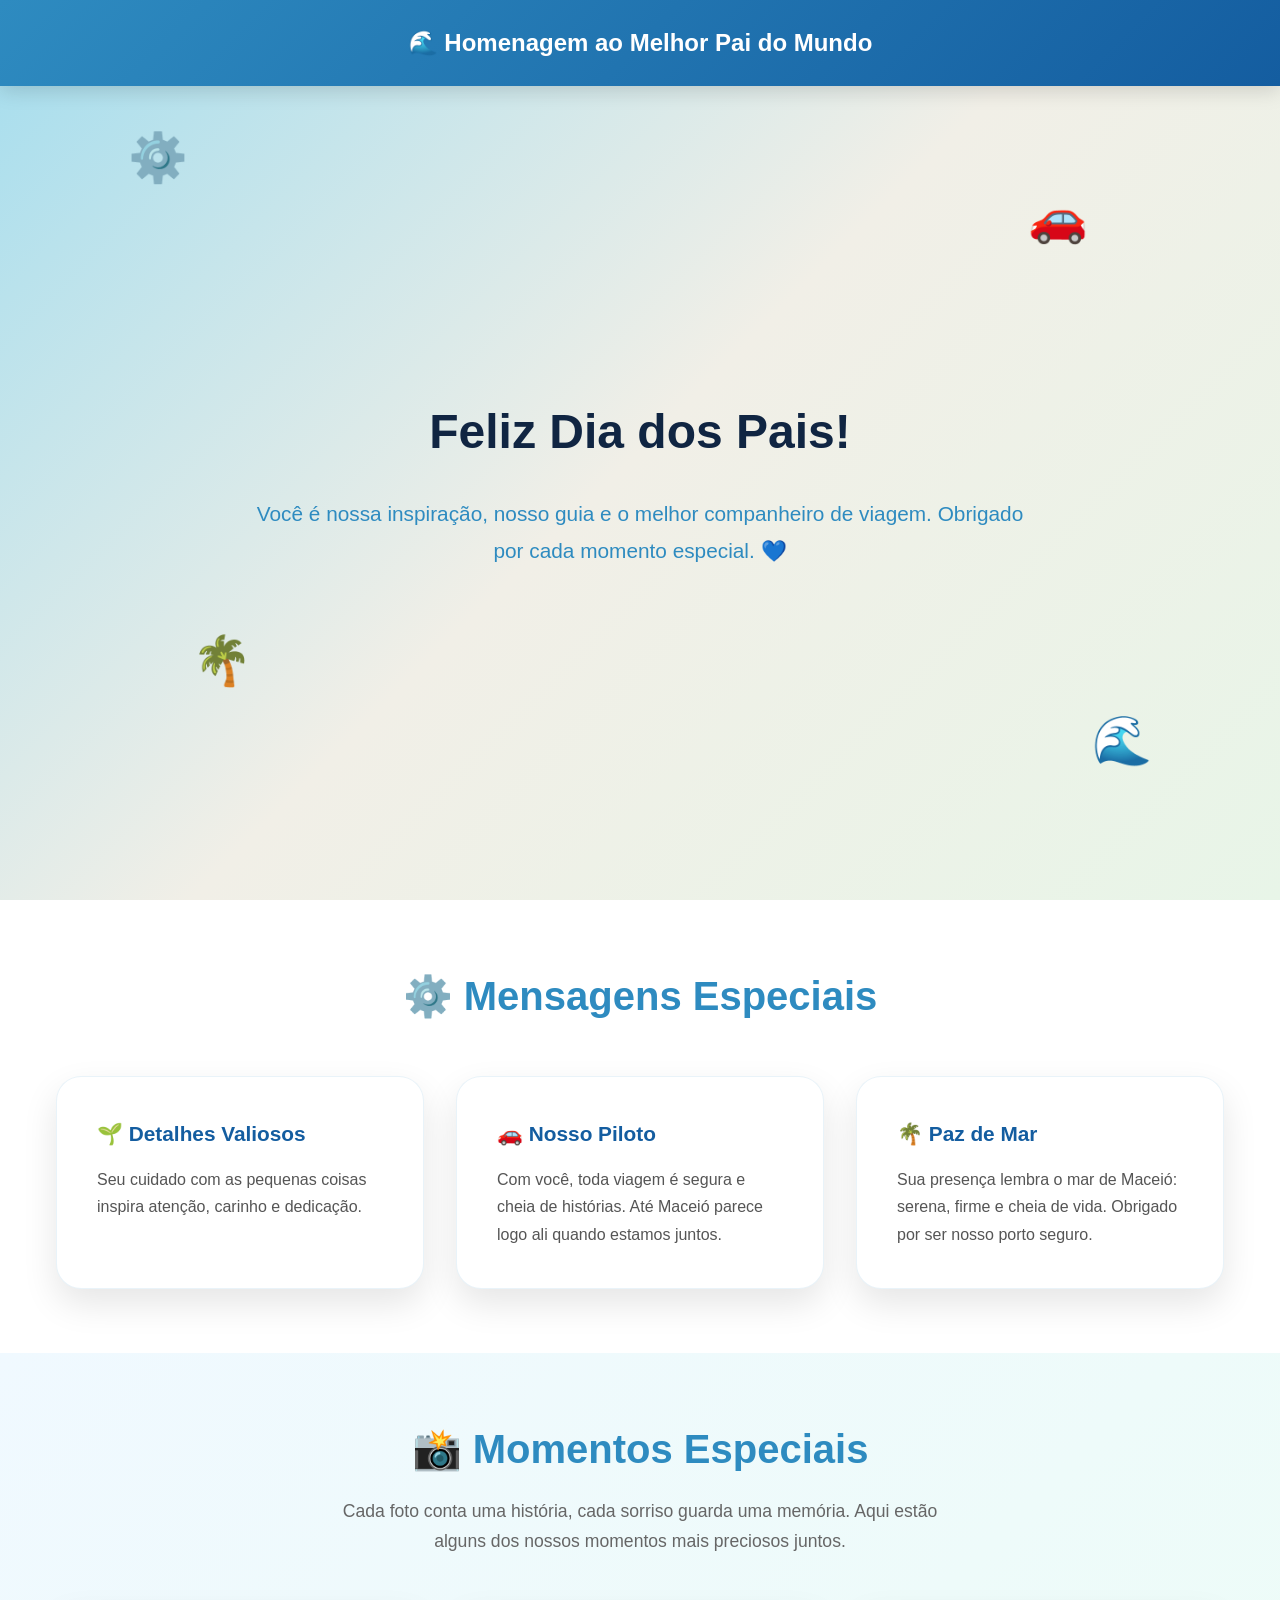
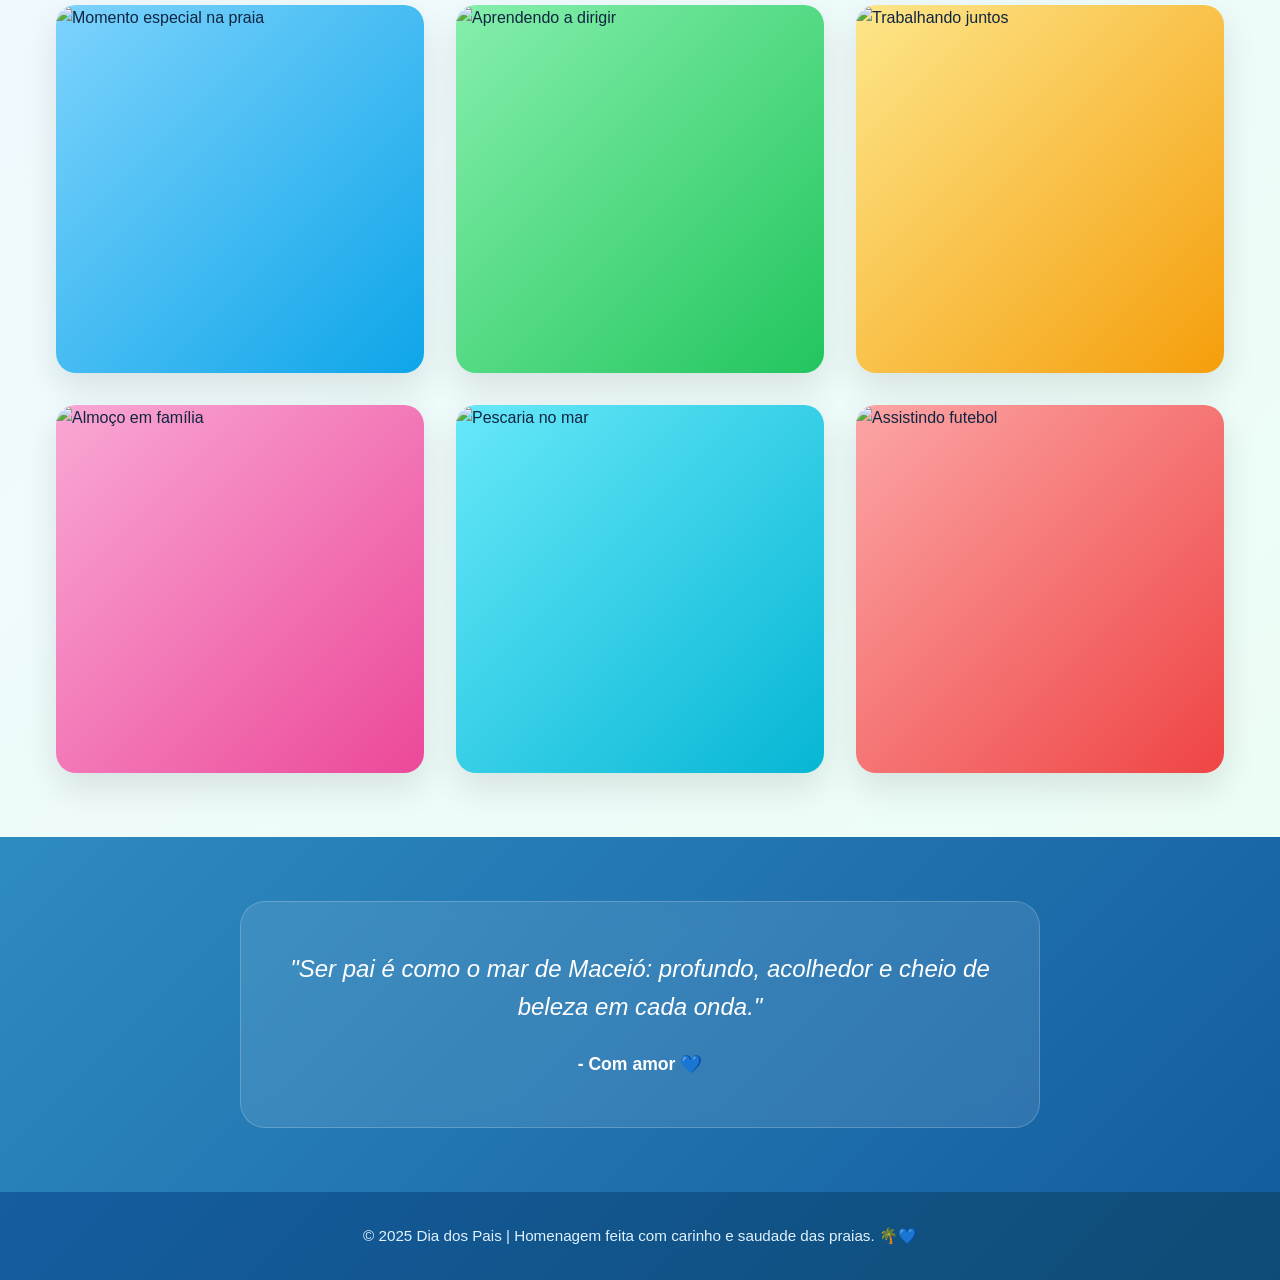
==== index.html @ 1c3ce2ec "." ====
<!DOCTYPE html>
<html lang="pt-BR">
<head>
  <meta charset="UTF-8" />
  <meta name="viewport" content="width=device-width, initial-scale=1.0" />
  <title>Feliz Dia dos Pais - Homenagem Especial</title>
  <link rel="stylesheet" href="style.css" />
</head>
<body>
  <!-- Progress Bar -->
  <div class="progress-bar" id="progressBar"></div>

  <!-- Header -->
  <header id="header">
    <h1>🌊 Homenagem ao Melhor Pai do Mundo</h1>
  </header>

  <!-- Hero Section -->
  <section class="hero">
    <!-- Decorative Elements -->
    <div class="hero-decoration gear">⚙️</div>
    <div class="hero-decoration car">🚗</div>
    <div class="hero-decoration palm">🌴</div>
    <div class="hero-decoration wave">🌊</div>

    <div class="hero-content">
      <h2>Feliz Dia dos Pais!</h2>
      <p>Você é nossa inspiração, nosso guia e o melhor companheiro de viagem. Obrigado por cada momento especial. 💙</p>
    </div>
  </section>

  <!-- Messages Section -->
  <section class="section">
    <div class="container">
      <h3>⚙️ Mensagens Especiais</h3>

      <div class="card-grid">
        <div class="card">
          <h4>🌱 Detalhes Valiosos</h4>
          <p>Seu cuidado com as pequenas coisas inspira atenção, carinho e dedicação.</p>
        </div>

        <div class="card">
          <h4>🚗 Nosso Piloto</h4>
          <p>Com você, toda viagem é segura e cheia de histórias. Até Maceió parece logo ali quando estamos juntos.</p>
        </div>

        <div class="card">
          <h4>🌴 Paz de Mar</h4>
          <p>Sua presença lembra o mar de Maceió: serena, firme e cheia de vida. Obrigado por ser nosso porto seguro.</p>
        </div>
      </div>
    </div>
  </section>

  <!-- Gallery Section -->
  <section class="gallery-section">
    <div class="container">
      <h3>📸 Momentos Especiais</h3>
      <p class="gallery-description">
        Cada foto conta uma história, cada sorriso guarda uma memória. Aqui estão alguns dos nossos momentos mais
        preciosos juntos.
      </p>

      <div class="gallery-grid">
        <!-- Photo 1 -->
        <div class="gallery-item">
          <div class="photo-placeholder beach">
            <img src="/placeholder.svg?height=400&width=400&text=Praia+de+Pajuçara" alt="Momento especial na praia" />
          </div>
          <div class="photo-overlay">
            <div class="photo-info">
              <p class="photo-title">Praia de Pajuçara</p>
              <p class="photo-subtitle">Nosso lugar favorito</p>
            </div>
          </div>
        </div>

        <!-- Photo 2 -->
        <div class="gallery-item">
          <div class="photo-placeholder driving">
            <img src="/placeholder.svg?height=400&width=400&text=Primeira+Aula" alt="Aprendendo a dirigir" />
          </div>
          <div class="photo-overlay">
            <div class="photo-info">
              <p class="photo-title">Primeira Aula</p>
              <p class="photo-subtitle">Paciência de pai</p>
            </div>
          </div>
        </div>

        <!-- Photo 3 -->
        <div class="gallery-item">
          <div class="photo-placeholder working">
            <img src="/placeholder.svg?height=400&width=400&text=Mãos+à+Obra" alt="Trabalhando juntos" />
          </div>
          <div class="photo-overlay">
            <div class="photo-info">
              <p class="photo-title">Mãos à Obra</p>
              <p class="photo-subtitle">Aprendendo com o mestre</p>
            </div>
          </div>
        </div>

        <!-- Photo 4 -->
        <div class="gallery-item">
          <div class="photo-placeholder family">
            <img src="/placeholder.svg?height=400&width=400&text=Domingo+em+Família" alt="Almoço em família" />
          </div>
          <div class="photo-overlay">
            <div class="photo-info">
              <p class="photo-title">Domingo em Família</p>
              <p class="photo-subtitle">Tradição sagrada</p>
            </div>
          </div>
        </div>

        <!-- Photo 5 -->
        <div class="gallery-item">
          <div class="photo-placeholder fishing">
            <img src="/placeholder.svg?height=400&width=400&text=Pescaria" alt="Pescaria no mar" />
          </div>
          <div class="photo-overlay">
            <div class="photo-info">
              <p class="photo-title">Pescaria</p>
              <p class="photo-subtitle">Paciência e conversa</p>
            </div>
          </div>
        </div>

        <!-- Photo 6 -->
        <div class="gallery-item">
          <div class="photo-placeholder football">
            <img src="/placeholder.svg?height=400&width=400&text=Jogo+do+Coração" alt="Assistindo futebol" />
          </div>
          <div class="photo-overlay">
            <div class="photo-info">
              <p class="photo-title">Jogo do Coração</p>
              <p class="photo-subtitle">Torcida em família</p>
            </div>
          </div>
        </div>
      </div>
    </div>
  </section>

  <!-- Quote Section -->
  <section class="quote">
    <div class="container">
      <div class="quote-container">
        <p>"Ser pai é como o mar de Maceió: profundo, acolhedor e cheio de beleza em cada onda."</p>
        <span>- Com amor 💙</span>
      </div>
    </div>
  </section>

  <!-- Footer -->
  <footer>
    <p>&copy; 2025 Dia dos Pais | Homenagem feita com carinho e saudade das praias. 🌴💙</p>
  </footer>

  <script src="script.js"></script>
</body>
</html>
---- style.css ----
* {
  margin: 0;
  padding: 0;
  box-sizing: border-box;
}

body {
  font-family: "Segoe UI", Tahoma, Geneva, Verdana, sans-serif;
  background: linear-gradient(135deg, #92dce5, #eef9f2);
  color: #102542;
  min-height: 100vh;
  overflow-x: hidden;
  line-height: 1.6;
}

.container {
  max-width: 1200px;
  margin: 0 auto;
  padding: 0 1rem;
}

/* Progress Bar */
.progress-bar {
  position: fixed;
  top: 0;
  left: 0;
  width: 0%;
  height: 4px;
  background: linear-gradient(90deg, #2e8bc0, #145da0);
  z-index: 10000;
  transition: width 0.3s ease;
}

/* Header */
header {
  background: linear-gradient(135deg, #2e8bc0, #145da0);
  color: #ffffff;
  padding: 1.5rem;
  text-align: center;
  position: fixed;
  top: 0;
  width: 100%;
  z-index: 1000;
  box-shadow: 0 4px 20px rgba(0, 0, 0, 0.15);
  backdrop-filter: blur(10px);
}

header h1 {
  font-size: 1.5rem;
  font-weight: 700;
}

/* Hero Section */
.hero {
  padding: 8rem 2rem 4rem;
  text-align: center;
  background: linear-gradient(135deg, #a4ddee, #f1efe7, #e8f5e8);
  min-height: 100vh;
  display: flex;
  flex-direction: column;
  justify-content: center;
  align-items: center;
  position: relative;
  overflow: hidden;
}

.hero-content {
  max-width: 800px;
  z-index: 2;
  animation: fadeInUp 1s ease-out;
}

.hero h2 {
  font-size: 3rem;
  margin-bottom: 1.5rem;
  color: #102542;
  font-weight: 800;
}

.hero p {
  font-size: 1.3rem;
  color: #2e8bc0;
  line-height: 1.8;
  font-weight: 500;
}

/* Decorative Elements */
.hero-decoration {
  position: absolute;
  font-size: 3rem;
  z-index: 1;
  animation: bounce 2s infinite;
}

.hero-decoration.gear {
  top: 120px;
  left: 10%;
  animation-delay: 0.1s;
}

.hero-decoration.car {
  top: 180px;
  right: 15%;
  animation-delay: 0.3s;
}

.hero-decoration.palm {
  bottom: 200px;
  left: 15%;
  animation-delay: 0.5s;
}

.hero-decoration.wave {
  bottom: 120px;
  right: 10%;
  animation-delay: 0.7s;
}

/* Messages Section */
.section {
  padding: 4rem 2rem;
  background: #ffffff;
}

.section h3 {
  font-size: 2.5rem;
  margin-bottom: 3rem;
  color: #2e8bc0;
  text-align: center;
  font-weight: 700;
}

.card-grid {
  display: grid;
  grid-template-columns: repeat(auto-fit, minmax(300px, 1fr));
  gap: 2rem;
  max-width: 1200px;
  margin: 0 auto;
}

.card {
  background: #ffffff;
  border-radius: 25px;
  box-shadow: 0 15px 35px rgba(0, 0, 0, 0.1);
  padding: 2.5rem;
  transition: all 0.3s ease;
  border: 1px solid rgba(46, 139, 192, 0.1);
  position: relative;
  overflow: hidden;
}

.card::before {
  content: "";
  position: absolute;
  top: 0;
  left: 0;
  right: 0;
  height: 4px;
  background: linear-gradient(90deg, #2e8bc0, #145da0);
  transform: scaleX(0);
  transition: transform 0.3s ease;
}

.card:hover::before {
  transform: scaleX(1);
}

.card:hover {
  transform: translateY(-10px);
  box-shadow: 0 25px 50px rgba(0, 0, 0, 0.15);
}

.card h4 {
  margin-bottom: 1rem;
  color: #145da0;
  font-size: 1.3rem;
  font-weight: 600;
}

.card p {
  color: #555;
  line-height: 1.7;
  font-size: 1rem;
}

/* Gallery Section */
.gallery-section {
  padding: 4rem 2rem;
  background: linear-gradient(135deg, #f0f9ff, #ecfdf5);
}

.gallery-section h3 {
  font-size: 2.5rem;
  margin-bottom: 1rem;
  color: #2e8bc0;
  text-align: center;
  font-weight: 700;
}

.gallery-description {
  text-align: center;
  font-size: 1.1rem;
  color: #666;
  margin-bottom: 3rem;
  max-width: 600px;
  margin-left: auto;
  margin-right: auto;
  line-height: 1.7;
}

.gallery-grid {
  display: grid;
  grid-template-columns: repeat(auto-fit, minmax(300px, 1fr));
  gap: 2rem;
  max-width: 1200px;
  margin: 0 auto;
}

.gallery-item {
  position: relative;
  border-radius: 20px;
  overflow: hidden;
  box-shadow: 0 15px 35px rgba(0, 0, 0, 0.1);
  transition: all 0.3s ease;
  aspect-ratio: 1;
}

.gallery-item:hover {
  transform: translateY(-5px);
  box-shadow: 0 25px 50px rgba(0, 0, 0, 0.2);
}

.photo-placeholder {
  width: 100%;
  height: 100%;
  display: flex;
  align-items: center;
  justify-content: center;
  position: relative;
  overflow: hidden;
}

.photo-placeholder img {
  width: 100%;
  height: 100%;
  object-fit: cover;
  transition: transform 0.5s ease;
}

.gallery-item:hover .photo-placeholder img {
  transform: scale(1.1);
}

/* Photo placeholder backgrounds */
.photo-placeholder.beach {
  background: linear-gradient(135deg, #7dd3fc, #0ea5e9);
}

.photo-placeholder.driving {
  background: linear-gradient(135deg, #86efac, #22c55e);
}

.photo-placeholder.working {
  background: linear-gradient(135deg, #fde68a, #f59e0b);
}

.photo-placeholder.family {
  background: linear-gradient(135deg, #f9a8d4, #ec4899);
}

.photo-placeholder.fishing {
  background: linear-gradient(135deg, #67e8f9, #06b6d4);
}

.photo-placeholder.football {
  background: linear-gradient(135deg, #fca5a5, #ef4444);
}

.photo-overlay {
  position: absolute;
  inset: 0;
  background: linear-gradient(to top, rgba(0, 0, 0, 0.7), transparent);
  opacity: 0;
  transition: opacity 0.3s ease;
  display: flex;
  align-items: flex-end;
  padding: 1.5rem;
}

.gallery-item:hover .photo-overlay {
  opacity: 1;
}

.photo-info {
  color: white;
}

.photo-title {
  font-size: 1.1rem;
  font-weight: 600;
  margin-bottom: 0.25rem;
}

.photo-subtitle {
  font-size: 0.9rem;
  opacity: 0.9;
}

/* Quote Section */
.quote {
  background: linear-gradient(135deg, #2e8bc0, #145da0);
  color: #ffffff;
  padding: 4rem 2rem;
  text-align: center;
}

.quote-container {
  background: rgba(255, 255, 255, 0.1);
  backdrop-filter: blur(10px);
  border-radius: 25px;
  padding: 3rem 2rem;
  max-width: 800px;
  margin: 0 auto;
  border: 1px solid rgba(255, 255, 255, 0.2);
}

.quote p {
  font-size: 1.5rem;
  font-style: italic;
  margin-bottom: 1.5rem;
  line-height: 1.6;
  font-weight: 300;
}

.quote span {
  font-weight: 600;
  font-size: 1.1rem;
}

/* Footer */
footer {
  background: linear-gradient(135deg, #145da0, #0f4c75);
  color: #e0f2fe;
  padding: 2rem;
  text-align: center;
}

footer p {
  font-size: 0.95rem;
}

/* Animations */
@keyframes fadeInUp {
  from {
    opacity: 0;
    transform: translateY(30px);
  }
  to {
    opacity: 1;
    transform: translateY(0);
  }
}

@keyframes bounce {
  0%,
  20%,
  53%,
  80%,
  100% {
    transform: translateY(0);
  }
  40%,
  43% {
    transform: translateY(-15px);
  }
  70% {
    transform: translateY(-7px);
  }
  90% {
    transform: translateY(-3px);
  }
}

/* Responsive Design */
@media (max-width: 768px) {
  header h1 {
    font-size: 1.2rem;
  }

  .hero h2 {
    font-size: 2.2rem;
  }

  .hero p {
    font-size: 1.1rem;
  }

  .hero-decoration {
    font-size: 2rem;
  }

  .section h3,
  .gallery-section h3 {
    font-size: 2rem;
  }

  .card-grid,
  .gallery-grid {
    grid-template-columns: 1fr;
    gap: 1.5rem;
  }

  .card {
    padding: 2rem;
  }

  .quote p {
    font-size: 1.2rem;
  }

  .quote-container {
    padding: 2rem 1.5rem;
  }
}

@media (max-width: 480px) {
  .hero {
    padding: 6rem 1rem 3rem;
  }

  .hero h2 {
    font-size: 1.8rem;
  }

  .hero p {
    font-size: 1rem;
  }

  .section,
  .gallery-section {
    padding: 3rem 1rem;
  }

  .card {
    padding: 1.5rem;
  }

  .gallery-description {
    font-size: 1rem;
  }
}
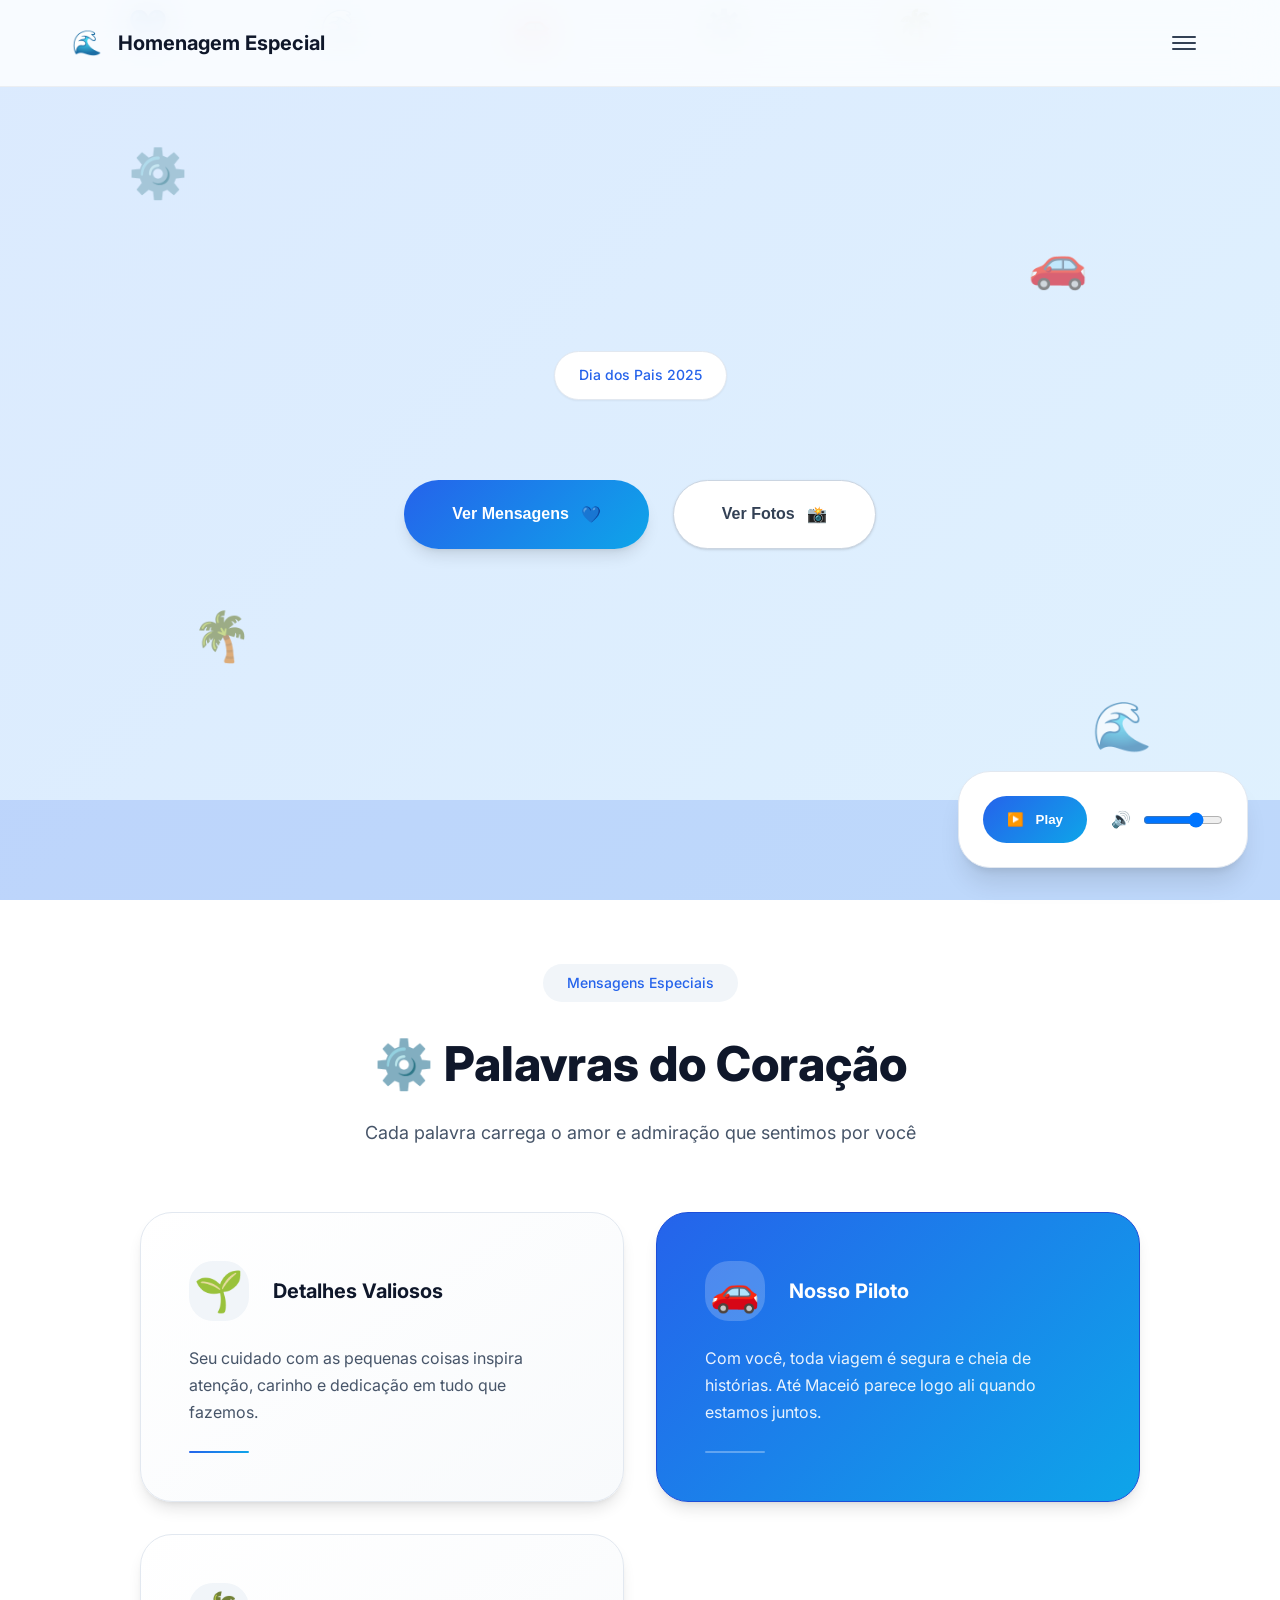
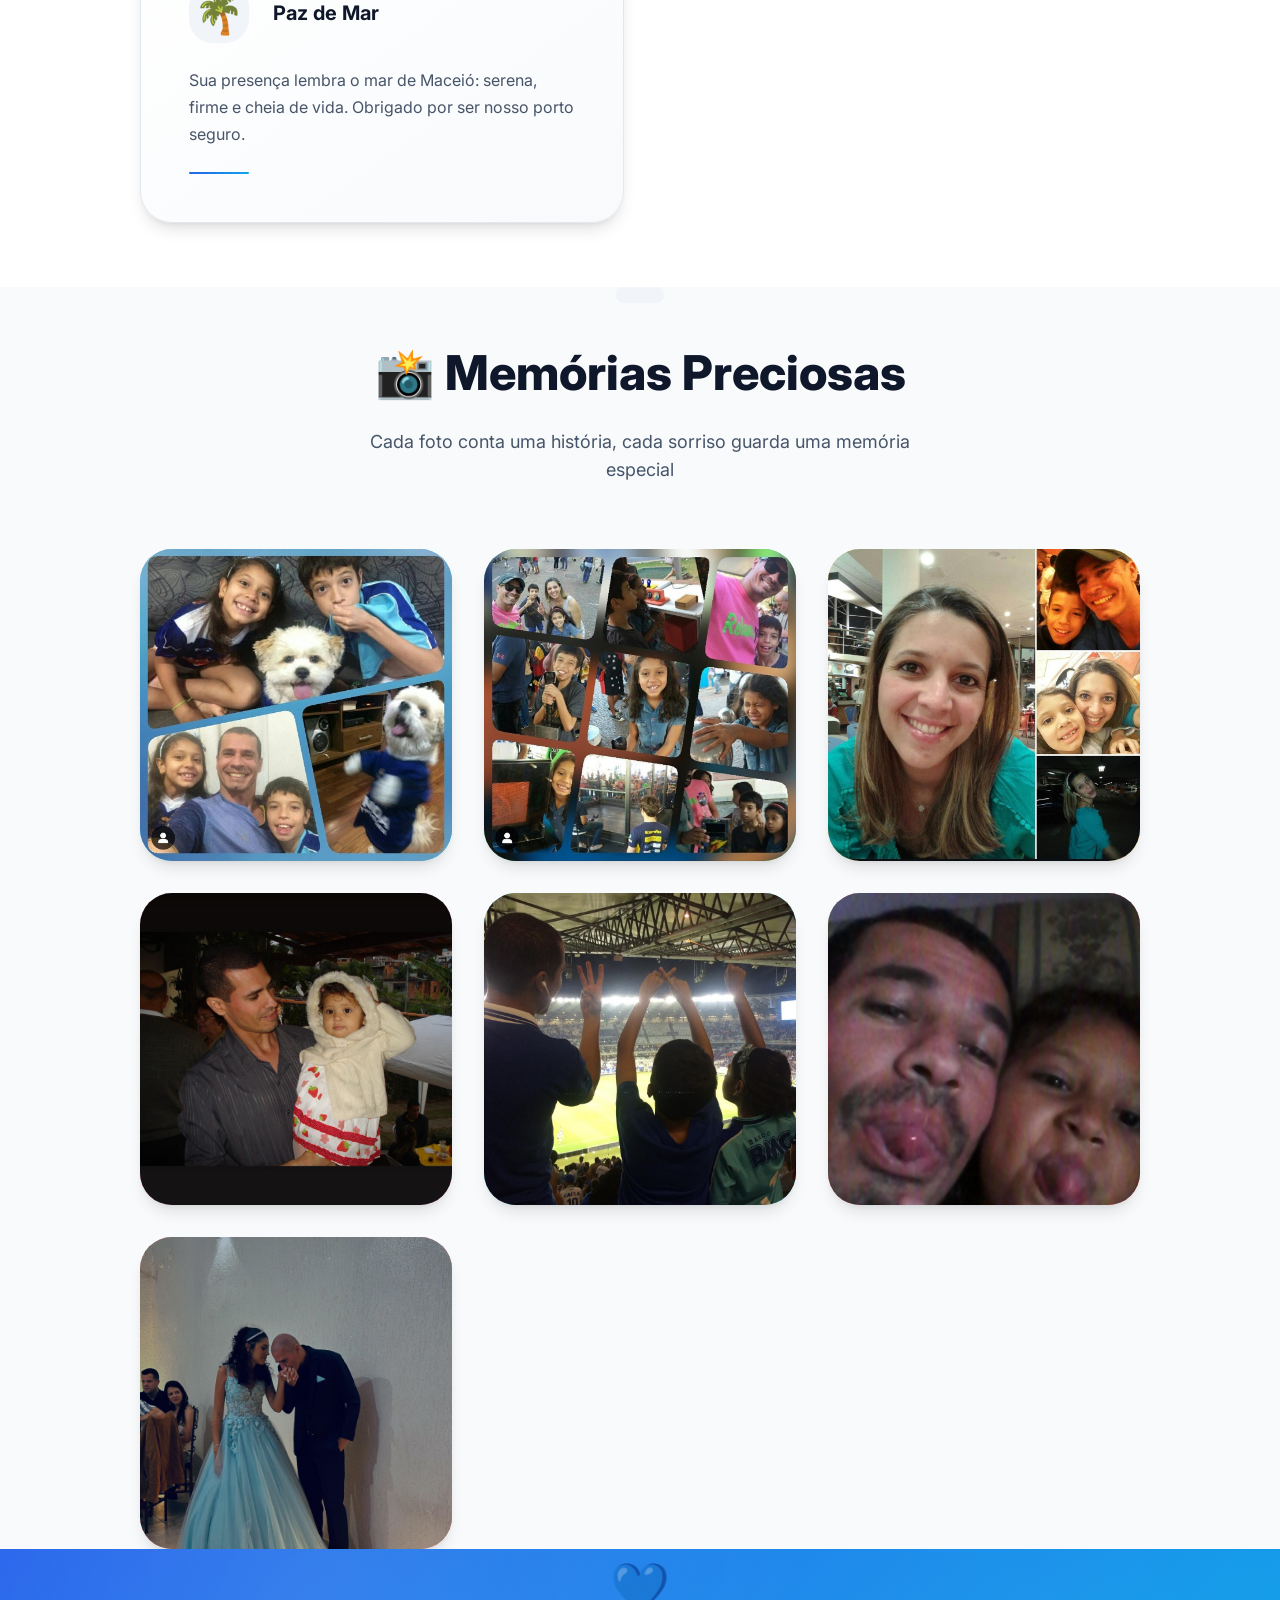
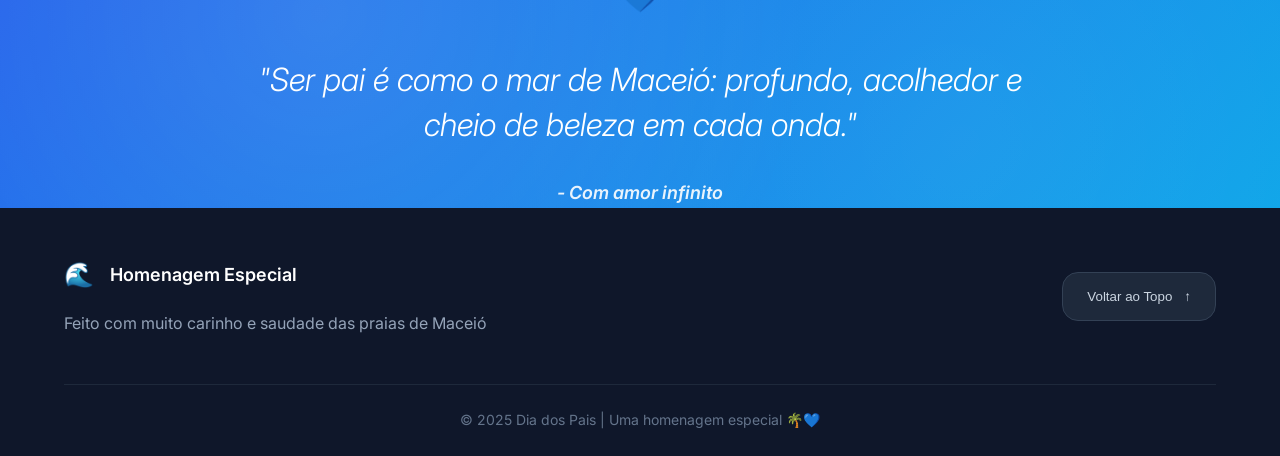
==== commit 1bec270a: "BEST ui" ====
--- a/index.html
+++ b/index.html
@@ -5,138 +5,237 @@
   <meta name="viewport" content="width=device-width, initial-scale=1.0" />
   <title>Feliz Dia dos Pais - Homenagem Especial</title>
   <link rel="stylesheet" href="style.css" />
+  <link rel="preconnect" href="https://fonts.googleapis.com">
+  <link rel="preconnect" href="https://fonts.gstatic.com" crossorigin>
+  <link href="https://fonts.googleapis.com/css2?family=Inter:wght@300;400;500;600;700;800&display=swap" rel="stylesheet">
 </head>
 <body>
-  <!-- Progress Bar -->
+
+  <div class="loading-screen" id="loadingScreen">
+    <div class="loading-content">
+      <div class="loading-spinner"></div>
+      <p>Carregando homenagem especial... 💙</p>
+    </div>
+  </div>
+
+
   <div class="progress-bar" id="progressBar"></div>
 
-  <!-- Header -->
+
+  <nav class="nav-menu" id="navMenu">
+    <div class="nav-header">
+      <span class="nav-title">Menu</span>
+      <button class="nav-close" id="navClose">&times;</button>
+    </div>
+    <div class="nav-links">
+      <a href="#hero" class="nav-link">
+        <span class="nav-icon">🏠</span>
+        <span>Início</span>
+      </a>
+      <a href="#messages" class="nav-link">
+        <span class="nav-icon">💌</span>
+        <span>Mensagens</span>
+      </a>
+      <a href="#gallery" class="nav-link">
+        <span class="nav-icon">📸</span>
+        <span>Galeria</span>
+      </a>
+      <a href="#quote" class="nav-link">
+        <span class="nav-icon">💭</span>
+        <span>Citação</span>
+      </a>
+    </div>
+  </nav>
+
+
   <header id="header">
-    <h1>🌊 Homenagem ao Melhor Pai do Mundo</h1>
+    <div class="header-content">
+      <div class="header-logo">
+        <span class="logo-icon">🌊</span>
+        <h1>Homenagem Especial</h1>
+      </div>
+      <button class="menu-toggle" id="menuToggle" aria-label="Abrir menu">
+        <span></span>
+        <span></span>
+        <span></span>
+      </button>
+    </div>
   </header>
 
-  <!-- Hero Section -->
-  <section class="hero">
-    <!-- Decorative Elements -->
+  <section class="hero" id="hero">
+
+    <div class="hero-bg">
+      <div class="wave wave1"></div>
+      <div class="wave wave2"></div>
+      <div class="wave wave3"></div>
+    </div>
+
+ 
     <div class="hero-decoration gear">⚙️</div>
     <div class="hero-decoration car">🚗</div>
     <div class="hero-decoration palm">🌴</div>
-    <div class="hero-decoration wave">🌊</div>
+    <div class="hero-decoration wave-emoji">🌊</div>
 
     <div class="hero-content">
-      <h2>Feliz Dia dos Pais!</h2>
-      <p>Você é nossa inspiração, nosso guia e o melhor companheiro de viagem. Obrigado por cada momento especial. 💙</p>
+      <div class="hero-badge">Dia dos Pais 2025</div>
+      <h2 id="heroTitle">Feliz Dia dos Pais!</h2>
+      <p id="heroText">Você é nossa inspiração, nosso guia e o melhor companheiro de viagem. Obrigado por cada momento especial.</p>
+      <div class="hero-actions">
+        <button class="btn btn-primary" onclick="scrollToSection('messages')">
+          <span>Ver Mensagens</span>
+          <span class="btn-icon">💙</span>
+        </button>
+        <button class="btn btn-secondary" onclick="scrollToSection('gallery')">
+          <span>Ver Fotos</span>
+          <span class="btn-icon">📸</span>
+        </button>
+      </div>
+    </div>
+
+    <div class="floating-elements">
+      <div class="float-item" style="--delay: 0s">💙</div>
+      <div class="float-item" style="--delay: 1s">🌊</div>
+      <div class="float-item" style="--delay: 2s">🚗</div>
+      <div class="float-item" style="--delay: 3s">⚙️</div>
+      <div class="float-item" style="--delay: 4s">🌴</div>
     </div>
   </section>
 
-  <!-- Messages Section -->
-  <section class="section">
+
+  <section class="section messages-section" id="messages">
     <div class="container">
-      <h3>⚙️ Mensagens Especiais</h3>
-
-      <div class="card-grid">
-        <div class="card">
-          <h4>🌱 Detalhes Valiosos</h4>
-          <p>Seu cuidado com as pequenas coisas inspira atenção, carinho e dedicação.</p>
-        </div>
-
-        <div class="card">
-          <h4>🚗 Nosso Piloto</h4>
-          <p>Com você, toda viagem é segura e cheia de histórias. Até Maceió parece logo ali quando estamos juntos.</p>
-        </div>
-
-        <div class="card">
-          <h4>🌴 Paz de Mar</h4>
-          <p>Sua presença lembra o mar de Maceió: serena, firme e cheia de vida. Obrigado por ser nosso porto seguro.</p>
+      <div class="section-header">
+        <div class="section-badge">Mensagens Especiais</div>
+        <h3>⚙️ Palavras do Coração</h3>
+        <p>Cada palavra carrega o amor e admiração que sentimos por você</p>
+      </div>
+
+      <div class="cards-container">
+        <div class="card" data-aos="fade-up" data-aos-delay="100">
+          <div class="card-header">
+            <div class="card-icon">🌱</div>
+            <h4>Detalhes Valiosos</h4>
+          </div>
+          <div class="card-content">
+            <p>Seu cuidado com as pequenas coisas inspira atenção, carinho e dedicação em tudo que fazemos.</p>
+          </div>
+          <div class="card-footer">
+            <div class="card-accent"></div>
+          </div>
+        </div>
+
+        <div class="card featured" data-aos="fade-up" data-aos-delay="200">
+          <div class="card-header">
+            <div class="card-icon">🚗</div>
+            <h4>Nosso Piloto</h4>
+          </div>
+          <div class="card-content">
+            <p>Com você, toda viagem é segura e cheia de histórias. Até Maceió parece logo ali quando estamos juntos.</p>
+          </div>
+          <div class="card-footer">
+            <div class="card-accent"></div>
+          </div>
+        </div>
+
+        <div class="card" data-aos="fade-up" data-aos-delay="300">
+          <div class="card-header">
+            <div class="card-icon">🌴</div>
+            <h4>Paz de Mar</h4>
+          </div>
+          <div class="card-content">
+            <p>Sua presença lembra o mar de Maceió: serena, firme e cheia de vida. Obrigado por ser nosso porto seguro.</p>
+          </div>
+          <div class="card-footer">
+            <div class="card-accent"></div>
+          </div>
         </div>
       </div>
     </div>
   </section>
 
-  <!-- Gallery Section -->
-  <section class="gallery-section">
+
+  <section class="gallery-section" id="gallery">
     <div class="container">
-      <h3>📸 Momentos Especiais</h3>
-      <p class="gallery-description">
-        Cada foto conta uma história, cada sorriso guarda uma memória. Aqui estão alguns dos nossos momentos mais
-        preciosos juntos.
-      </p>
+      <div class="section-header">
+        <div class="section-badge"></div>
+        <h3>📸 Memórias Preciosas</h3>
+        <p>Cada foto conta uma história, cada sorriso guarda uma memória especial</p>
+      </div>
 
       <div class="gallery-grid">
-        <!-- Photo 1 -->
-        <div class="gallery-item">
-          <div class="photo-placeholder beach">
-            <img src="/placeholder.svg?height=400&width=400&text=Praia+de+Pajuçara" alt="Momento especial na praia" />
-          </div>
-          <div class="photo-overlay">
-            <div class="photo-info">
-              <p class="photo-title">Praia de Pajuçara</p>
-              <p class="photo-subtitle">Nosso lugar favorito</p>
-            </div>
-          </div>
-        </div>
-
-        <!-- Photo 2 -->
-        <div class="gallery-item">
-          <div class="photo-placeholder driving">
-            <img src="/placeholder.svg?height=400&width=400&text=Primeira+Aula" alt="Aprendendo a dirigir" />
-          </div>
-          <div class="photo-overlay">
-            <div class="photo-info">
-              <p class="photo-title">Primeira Aula</p>
-              <p class="photo-subtitle">Paciência de pai</p>
-            </div>
-          </div>
-        </div>
-
-        <!-- Photo 3 -->
-        <div class="gallery-item">
-          <div class="photo-placeholder working">
-            <img src="/placeholder.svg?height=400&width=400&text=Mãos+à+Obra" alt="Trabalhando juntos" />
-          </div>
-          <div class="photo-overlay">
-            <div class="photo-info">
-              <p class="photo-title">Mãos à Obra</p>
-              <p class="photo-subtitle">Aprendendo com o mestre</p>
-            </div>
-          </div>
-        </div>
-
-        <!-- Photo 4 -->
-        <div class="gallery-item">
-          <div class="photo-placeholder family">
-            <img src="/placeholder.svg?height=400&width=400&text=Domingo+em+Família" alt="Almoço em família" />
-          </div>
-          <div class="photo-overlay">
-            <div class="photo-info">
-              <p class="photo-title">Domingo em Família</p>
-              <p class="photo-subtitle">Tradição sagrada</p>
-            </div>
-          </div>
-        </div>
-
-        <!-- Photo 5 -->
-        <div class="gallery-item">
-          <div class="photo-placeholder fishing">
-            <img src="/placeholder.svg?height=400&width=400&text=Pescaria" alt="Pescaria no mar" />
-          </div>
-          <div class="photo-overlay">
-            <div class="photo-info">
-              <p class="photo-title">Pescaria</p>
-              <p class="photo-subtitle">Paciência e conversa</p>
-            </div>
-          </div>
-        </div>
-
-        <!-- Photo 6 -->
-        <div class="gallery-item">
-          <div class="photo-placeholder football">
-            <img src="/placeholder.svg?height=400&width=400&text=Jogo+do+Coração" alt="Assistindo futebol" />
-          </div>
-          <div class="photo-overlay">
-            <div class="photo-info">
-              <p class="photo-title">Jogo do Coração</p>
-              <p class="photo-subtitle">Torcida em família</p>
+        <div class="gallery-item" data-aos="zoom-in" data-aos-delay="100">
+          <div class="photo-container beach">
+            <img src="Imagem do WhatsApp de 2025-08-08 à(s) 23.21.44_caa53571.jpg" loading="lazy" />
+            <div class="photo-overlay">
+              <div class="photo-play">
+                <span>👁️</span>
+              </div>
+            </div>
+          </div>
+        </div>
+
+        <div class="gallery-item" data-aos="zoom-in" data-aos-delay="200">
+          <div class="photo-container driving">
+            <img src="Imagem do WhatsApp de 2025-08-08 à(s) 23.21.59_1a987bfe.jpg"  loading="lazy" />
+            <div class="photo-overlay">
+              <div class="photo-play">
+                <span>👁️</span>
+              </div>
+            </div>
+          </div>
+        </div>
+
+        <div class="gallery-item" data-aos="zoom-in" data-aos-delay="300">
+          <div class="photo-container working">
+            <img src="Imagem do WhatsApp de 2025-08-08 à(s) 23.22.10_bf0d2313.jpg"  loading="lazy" />
+            <div class="photo-overlay">
+              <div class="photo-play">
+                <span>👁️</span>
+              </div>
+            </div>
+          </div>
+        </div>
+
+        <div class="gallery-item" data-aos="zoom-in" data-aos-delay="400">
+          <div class="photo-container family">
+            <img src="Imagem do WhatsApp de 2025-08-08 à(s) 23.22.26_fbe720ad.jpg"  loading="lazy" />
+            <div class="photo-overlay">
+              <div class="photo-play">
+                <span>👁️</span>
+              </div>
+            </div>
+          </div>
+        </div>
+
+        <div class="gallery-item" data-aos="zoom-in" data-aos-delay="500">
+          <div class="photo-container fishing">
+            <img src="Imagem do WhatsApp de 2025-08-08 à(s) 23.22.36_e4858f9a.jpg" loading="lazy" />
+            <div class="photo-overlay">
+              <div class="photo-play">
+                <span>👁️</span>
+              </div>
+            </div>
+          </div>
+        </div>
+
+        <div class="gallery-item" data-aos="zoom-in" data-aos-delay="600">
+          <div class="photo-container football">
+            <img src="Imagem do WhatsApp de 2025-08-08 à(s) 23.22.52_0d7d98b9.jpg" loading="lazy" />
+            <div class="photo-overlay">
+              <div class="photo-play">
+                <span>👁️</span>
+              </div>
+            </div>
+          </div>
+        </div>
+
+        <div class="gallery-item" data-aos="zoom-in" data-aos-delay="600">
+          <div class="photo-container football">
+            <img src="Imagem do WhatsApp de 2025-08-08 à(s) 23.22.52_65ebb9d2.jpg"  loading="lazy" />
+            <div class="photo-overlay">
+              <div class="photo-play">
+                <span>👁️</span>
+              </div>
             </div>
           </div>
         </div>
@@ -144,21 +243,68 @@
     </div>
   </section>
 
-  <!-- Quote Section -->
-  <section class="quote">
+
+  <section class="quote-section" id="quote">
+    <div class="quote-bg">
+      <div class="quote-pattern"></div>
+    </div>
     <div class="container">
-      <div class="quote-container">
-        <p>"Ser pai é como o mar de Maceió: profundo, acolhedor e cheio de beleza em cada onda."</p>
-        <span>- Com amor 💙</span>
+      <div class="quote-container" data-aos="fade-up">
+        <div class="quote-icon">💙</div>
+        <blockquote>
+          <p>"Ser pai é como o mar de Maceió: profundo, acolhedor e cheio de beleza em cada onda."</p>
+        </blockquote>
+        <cite>- Com amor infinito</cite>
       </div>
     </div>
   </section>
 
-  <!-- Footer -->
-  <footer>
-    <p>&copy; 2025 Dia dos Pais | Homenagem feita com carinho e saudade das praias. 🌴💙</p>
+ 
+  <footer class="footer">
+    <div class="container">
+      <div class="footer-content">
+        <div class="footer-main">
+          <div class="footer-logo">
+            <span class="logo-icon">🌊</span>
+            <span>Homenagem Especial</span>
+          </div>
+          <p>Feito com muito carinho e saudade das praias de Maceió</p>
+        </div>
+        <div class="footer-actions">
+          <button onclick="scrollToTop()" class="footer-btn">
+            <span>Voltar ao Topo</span>
+            <span>↑</span>
+          </button>
+        </div>
+      </div>
+      <div class="footer-bottom">
+        <p>&copy; 2025 Dia dos Pais | Uma homenagem especial 🌴💙</p>
+      </div>
+    </div>
   </footer>
+
+
+  <div class="audio-player" id="audioPlayer">
+    <div class="player-controls">
+      <button id="playPauseBtn" class="play-btn" aria-label="Reproduzir música">
+        <span class="play-icon">▶️</span>
+        <span class="play-text">Play</span>
+      </button>
+      <div class="volume-container">
+        <span class="volume-icon">🔊</span>
+        <input type="range" id="volumeSlider" min="0" max="1" step="0.1" value="0.7" class="volume-slider">
+      </div>
+    </div>
+    <audio id="backgroundMusic" loop preload="metadata">
+      <source src="SpotiDownloader.com - Thunderstruck - AC_DC.mp3" type="audio/mpeg">
+    </audio>
+  </div>
+
+
+  <button class="back-to-top" id="backToTop" onclick="scrollToTop()">
+    <span>↑</span>
+  </button>
 
   <script src="script.js"></script>
 </body>
-</html>
+</html>
--- a/style.css
+++ b/style.css
@@ -1,22 +1,123 @@
+/* Reset e Variáveis */
 * {
   margin: 0;
   padding: 0;
   box-sizing: border-box;
 }
 
+:root {
+  /* Cores principais */
+  --primary: #2563eb;
+  --primary-dark: #1d4ed8;
+  --secondary: #0ea5e9;
+  --accent: #06b6d4;
+  --success: #10b981;
+  --warning: #f59e0b;
+  
+  /* Cores neutras */
+  --white: #ffffff;
+  --gray-50: #f8fafc;
+  --gray-100: #f1f5f9;
+  --gray-200: #e2e8f0;
+  --gray-300: #cbd5e1;
+  --gray-400: #94a3b8;
+  --gray-500: #64748b;
+  --gray-600: #475569;
+  --gray-700: #334155;
+  --gray-800: #1e293b;
+  --gray-900: #0f172a;
+  
+  /* Gradientes */
+  --gradient-primary: linear-gradient(135deg, var(--primary), var(--secondary));
+  --gradient-hero: linear-gradient(135deg, #dbeafe 0%, #e0f2fe 50%, #ecfdf5 100%);
+  --gradient-card: linear-gradient(145deg, var(--white), var(--gray-50));
+  
+  /* Sombras */
+  --shadow-sm: 0 1px 2px 0 rgb(0 0 0 / 0.05);
+  --shadow: 0 1px 3px 0 rgb(0 0 0 / 0.1), 0 1px 2px -1px rgb(0 0 0 / 0.1);
+  --shadow-md: 0 4px 6px -1px rgb(0 0 0 / 0.1), 0 2px 4px -2px rgb(0 0 0 / 0.1);
+  --shadow-lg: 0 10px 15px -3px rgb(0 0 0 / 0.1), 0 4px 6px -4px rgb(0 0 0 / 0.1);
+  --shadow-xl: 0 20px 25px -5px rgb(0 0 0 / 0.1), 0 8px 10px -6px rgb(0 0 0 / 0.1);
+  --shadow-2xl: 0 25px 50px -12px rgb(0 0 0 / 0.25);
+  
+  /* Espaçamentos */
+  --space-xs: 0.5rem;
+  --space-sm: 0.75rem;
+  --space-md: 1rem;
+  --space-lg: 1.5rem;
+  --space-xl: 2rem;
+  --space-2xl: 3rem;
+  --space-3xl: 4rem;
+  
+  /* Bordas */
+  --radius-sm: 0.375rem;
+  --radius: 0.5rem;
+  --radius-md: 0.75rem;
+  --radius-lg: 1rem;
+  --radius-xl: 1.5rem;
+  --radius-2xl: 2rem;
+  --radius-full: 9999px;
+  
+  /* Transições */
+  --transition: all 0.2s cubic-bezier(0.4, 0, 0.2, 1);
+  --transition-slow: all 0.3s cubic-bezier(0.4, 0, 0.2, 1);
+}
+
+/* Base */
+html {
+  scroll-behavior: smooth;
+}
+
 body {
-  font-family: "Segoe UI", Tahoma, Geneva, Verdana, sans-serif;
-  background: linear-gradient(135deg, #92dce5, #eef9f2);
-  color: #102542;
-  min-height: 100vh;
+  font-family: 'Inter', -apple-system, BlinkMacSystemFont, 'Segoe UI', Roboto, sans-serif;
+  background: var(--gradient-hero);
+  color: var(--gray-900);
+  line-height: 1.6;
   overflow-x: hidden;
-  line-height: 1.6;
+  -webkit-font-smoothing: antialiased;
+  -moz-osx-font-smoothing: grayscale;
 }
 
 .container {
   max-width: 1200px;
   margin: 0 auto;
-  padding: 0 1rem;
+  padding: 0 var(--space-lg);
+}
+
+/* Loading Screen */
+.loading-screen {
+  position: fixed;
+  inset: 0;
+  background: var(--gradient-primary);
+  display: flex;
+  align-items: center;
+  justify-content: center;
+  z-index: 9999;
+  transition: opacity 0.5s ease, visibility 0.5s ease;
+}
+
+.loading-screen.hidden {
+  opacity: 0;
+  visibility: hidden;
+}
+
+.loading-content {
+  text-align: center;
+  color: var(--white);
+}
+
+.loading-spinner {
+  width: 48px;
+  height: 48px;
+  border: 3px solid rgba(255, 255, 255, 0.3);
+  border-top: 3px solid var(--white);
+  border-radius: 50%;
+  animation: spin 1s linear infinite;
+  margin: 0 auto var(--space-lg);
+}
+
+@keyframes spin {
+  to { transform: rotate(360deg); }
 }
 
 /* Progress Bar */
@@ -24,139 +125,397 @@
   position: fixed;
   top: 0;
   left: 0;
+  height: 3px;
+  background: var(--gradient-primary);
+  z-index: 1000;
+  transition: width 0.2s ease;
   width: 0%;
-  height: 4px;
-  background: linear-gradient(90deg, #2e8bc0, #145da0);
-  z-index: 10000;
-  transition: width 0.3s ease;
+}
+
+/* Navigation */
+.nav-menu {
+  position: fixed;
+  top: 0;
+  right: -100%;
+  width: 320px;
+  height: 100vh;
+  background: var(--white);
+  backdrop-filter: blur(20px);
+  border-left: 1px solid var(--gray-200);
+  z-index: 999;
+  transition: right 0.3s cubic-bezier(0.4, 0, 0.2, 1);
+  display: flex;
+  flex-direction: column;
+}
+
+.nav-menu.active {
+  right: 0;
+}
+
+.nav-header {
+  display: flex;
+  align-items: center;
+  justify-content: space-between;
+  padding: var(--space-xl);
+  border-bottom: 1px solid var(--gray-200);
+}
+
+.nav-title {
+  font-size: 1.25rem;
+  font-weight: 600;
+  color: var(--gray-900);
+}
+
+.nav-close {
+  background: none;
+  border: none;
+  font-size: 1.5rem;
+  color: var(--gray-500);
+  cursor: pointer;
+  padding: var(--space-xs);
+  border-radius: var(--radius);
+  transition: var(--transition);
+}
+
+.nav-close:hover {
+  background: var(--gray-100);
+  color: var(--gray-900);
+}
+
+.nav-links {
+  flex: 1;
+  padding: var(--space-xl);
+  display: flex;
+  flex-direction: column;
+  gap: var(--space-sm);
+}
+
+.nav-link {
+  display: flex;
+  align-items: center;
+  gap: var(--space-md);
+  padding: var(--space-md) var(--space-lg);
+  border-radius: var(--radius-lg);
+  text-decoration: none;
+  color: var(--gray-700);
+  font-weight: 500;
+  transition: var(--transition);
+}
+
+.nav-link:hover {
+  background: var(--gray-100);
+  color: var(--primary);
+  transform: translateX(4px);
+}
+
+.nav-icon {
+  font-size: 1.25rem;
 }
 
 /* Header */
 header {
-  background: linear-gradient(135deg, #2e8bc0, #145da0);
-  color: #ffffff;
-  padding: 1.5rem;
-  text-align: center;
   position: fixed;
   top: 0;
-  width: 100%;
-  z-index: 1000;
-  box-shadow: 0 4px 20px rgba(0, 0, 0, 0.15);
-  backdrop-filter: blur(10px);
-}
-
-header h1 {
+  left: 0;
+  right: 0;
+  background: rgba(255, 255, 255, 0.8);
+  backdrop-filter: blur(20px);
+  border-bottom: 1px solid var(--gray-200);
+  z-index: 100;
+  transition: var(--transition);
+}
+
+.header-content {
+  display: flex;
+  align-items: center;
+  justify-content: space-between;
+  padding: var(--space-lg) var(--space-xl);
+  max-width: 1200px;
+  margin: 0 auto;
+}
+
+.header-logo {
+  display: flex;
+  align-items: center;
+  gap: var(--space-md);
+}
+
+.logo-icon {
   font-size: 1.5rem;
+}
+
+.header-logo h1 {
+  font-size: 1.25rem;
   font-weight: 700;
+  color: var(--gray-900);
+}
+
+.menu-toggle {
+  display: flex;
+  flex-direction: column;
+  gap: 4px;
+  background: none;
+  border: none;
+  cursor: pointer;
+  padding: var(--space-sm);
+  border-radius: var(--radius);
+  transition: var(--transition);
+}
+
+.menu-toggle:hover {
+  background: var(--gray-100);
+}
+
+.menu-toggle span {
+  width: 24px;
+  height: 2px;
+  background: var(--gray-700);
+  border-radius: 1px;
+  transition: var(--transition);
+}
+
+.menu-toggle.active span:nth-child(1) {
+  transform: rotate(45deg) translate(5px, 5px);
+}
+
+.menu-toggle.active span:nth-child(2) {
+  opacity: 0;
+}
+
+.menu-toggle.active span:nth-child(3) {
+  transform: rotate(-45deg) translate(7px, -6px);
 }
 
 /* Hero Section */
 .hero {
-  padding: 8rem 2rem 4rem;
-  text-align: center;
-  background: linear-gradient(135deg, #a4ddee, #f1efe7, #e8f5e8);
   min-height: 100vh;
   display: flex;
-  flex-direction: column;
+  align-items: center;
   justify-content: center;
-  align-items: center;
   position: relative;
   overflow: hidden;
-}
-
-.hero-content {
-  max-width: 800px;
-  z-index: 2;
-  animation: fadeInUp 1s ease-out;
-}
-
-.hero h2 {
-  font-size: 3rem;
-  margin-bottom: 1.5rem;
-  color: #102542;
-  font-weight: 800;
-}
-
-.hero p {
-  font-size: 1.3rem;
-  color: #2e8bc0;
-  line-height: 1.8;
-  font-weight: 500;
-}
-
-/* Decorative Elements */
+  padding: var(--space-3xl) var(--space-lg);
+}
+
+.hero-bg {
+  position: absolute;
+  inset: 0;
+  overflow: hidden;
+}
+
+.wave {
+  position: absolute;
+  bottom: 0;
+  left: 0;
+  width: 100%;
+  height: 100px;
+  background: var(--primary);
+  opacity: 0.1;
+  animation: wave 6s ease-in-out infinite;
+}
+
+.wave1 { animation-delay: 0s; }
+.wave2 { animation-delay: 2s; opacity: 0.05; }
+.wave3 { animation-delay: 4s; opacity: 0.03; }
+
+@keyframes wave {
+  0%, 100% { transform: translateX(-100%); }
+  50% { transform: translateX(100%); }
+}
+
 .hero-decoration {
   position: absolute;
   font-size: 3rem;
+  opacity: 0.6;
+  animation: float 6s ease-in-out infinite;
   z-index: 1;
-  animation: bounce 2s infinite;
-}
-
-.hero-decoration.gear {
-  top: 120px;
-  left: 10%;
-  animation-delay: 0.1s;
-}
-
-.hero-decoration.car {
-  top: 180px;
-  right: 15%;
-  animation-delay: 0.3s;
-}
-
-.hero-decoration.palm {
-  bottom: 200px;
-  left: 15%;
-  animation-delay: 0.5s;
-}
-
-.hero-decoration.wave {
-  bottom: 120px;
-  right: 10%;
-  animation-delay: 0.7s;
-}
-
-/* Messages Section */
+}
+
+.hero-decoration.gear { top: 15%; left: 10%; animation-delay: 0s; }
+.hero-decoration.car { top: 25%; right: 15%; animation-delay: 1s; }
+.hero-decoration.palm { bottom: 25%; left: 15%; animation-delay: 2s; }
+.hero-decoration.wave-emoji { bottom: 15%; right: 10%; animation-delay: 3s; }
+
+@keyframes float {
+  0%, 100% { transform: translateY(0px); }
+  50% { transform: translateY(-20px); }
+}
+
+.hero-content {
+  text-align: center;
+  max-width: 800px;
+  z-index: 2;
+  position: relative;
+}
+
+.hero-badge {
+  display: inline-block;
+  padding: var(--space-sm) var(--space-lg);
+  background: var(--white);
+  border: 1px solid var(--gray-200);
+  border-radius: var(--radius-full);
+  font-size: 0.875rem;
+  font-weight: 500;
+  color: var(--primary);
+  margin-bottom: var(--space-xl);
+  box-shadow: var(--shadow-sm);
+}
+
+.hero h2 {
+  font-size: clamp(2.5rem, 5vw, 4rem);
+  font-weight: 800;
+  color: var(--gray-900);
+  margin-bottom: var(--space-lg);
+  line-height: 1.1;
+}
+
+.hero p {
+  font-size: 1.25rem;
+  color: var(--gray-600);
+  margin-bottom: var(--space-2xl);
+  line-height: 1.6;
+}
+
+.hero-actions {
+  display: flex;
+  gap: var(--space-lg);
+  justify-content: center;
+  flex-wrap: wrap;
+}
+
+.btn {
+  display: inline-flex;
+  align-items: center;
+  gap: var(--space-sm);
+  padding: var(--space-lg) var(--space-2xl);
+  border-radius: var(--radius-full);
+  font-weight: 600;
+  text-decoration: none;
+  border: none;
+  cursor: pointer;
+  transition: var(--transition);
+  font-size: 1rem;
+}
+
+.btn-primary {
+  background: var(--gradient-primary);
+  color: var(--white);
+  box-shadow: var(--shadow-lg);
+}
+
+.btn-primary:hover {
+  transform: translateY(-2px);
+  box-shadow: var(--shadow-xl);
+}
+
+.btn-secondary {
+  background: var(--white);
+  color: var(--gray-700);
+  border: 1px solid var(--gray-300);
+  box-shadow: var(--shadow);
+}
+
+.btn-secondary:hover {
+  background: var(--gray-50);
+  transform: translateY(-2px);
+  box-shadow: var(--shadow-lg);
+}
+
+.floating-elements {
+  position: absolute;
+  inset: 0;
+  pointer-events: none;
+  overflow: hidden;
+}
+
+.float-item {
+  position: absolute;
+  font-size: 2rem;
+  opacity: 0.4;
+  animation: floatUp 8s ease-in-out infinite;
+  animation-delay: var(--delay);
+}
+
+.float-item:nth-child(1) { left: 10%; }
+.float-item:nth-child(2) { left: 25%; }
+.float-item:nth-child(3) { left: 40%; }
+.float-item:nth-child(4) { left: 55%; }
+.float-item:nth-child(5) { left: 70%; }
+
+@keyframes floatUp {
+  0% { transform: translateY(100vh) rotate(0deg); opacity: 0; }
+  10% { opacity: 0.4; }
+  90% { opacity: 0.4; }
+  100% { transform: translateY(-100px) rotate(360deg); opacity: 0; }
+}
+
+/* Sections */
 .section {
-  padding: 4rem 2rem;
-  background: #ffffff;
-}
-
-.section h3 {
-  font-size: 2.5rem;
-  margin-bottom: 3rem;
-  color: #2e8bc0;
+  padding: var(--space-3xl) 0;
+}
+
+.messages-section {
+  background: var(--white);
+}
+
+.section-header {
   text-align: center;
-  font-weight: 700;
-}
-
-.card-grid {
+  margin-bottom: var(--space-3xl);
+}
+
+.section-badge {
+  display: inline-block;
+  padding: var(--space-xs) var(--space-lg);
+  background: var(--gray-100);
+  border-radius: var(--radius-full);
+  font-size: 0.875rem;
+  font-weight: 500;
+  color: var(--primary);
+  margin-bottom: var(--space-lg);
+}
+
+.section-header h3 {
+  font-size: clamp(2rem, 4vw, 3rem);
+  font-weight: 800;
+  color: var(--gray-900);
+  margin-bottom: var(--space-md);
+}
+
+.section-header p {
+  font-size: 1.125rem;
+  color: var(--gray-600);
+  max-width: 600px;
+  margin: 0 auto;
+}
+
+/* Cards */
+.cards-container {
   display: grid;
-  grid-template-columns: repeat(auto-fit, minmax(300px, 1fr));
-  gap: 2rem;
-  max-width: 1200px;
+  grid-template-columns: repeat(auto-fit, minmax(320px, 1fr));
+  gap: var(--space-xl);
+  max-width: 1000px;
   margin: 0 auto;
 }
 
 .card {
-  background: #ffffff;
-  border-radius: 25px;
-  box-shadow: 0 15px 35px rgba(0, 0, 0, 0.1);
-  padding: 2.5rem;
-  transition: all 0.3s ease;
-  border: 1px solid rgba(46, 139, 192, 0.1);
+  background: var(--gradient-card);
+  border: 1px solid var(--gray-200);
+  border-radius: var(--radius-2xl);
+  padding: var(--space-2xl);
+  box-shadow: var(--shadow-lg);
+  transition: var(--transition-slow);
   position: relative;
   overflow: hidden;
 }
 
 .card::before {
-  content: "";
+  content: '';
   position: absolute;
   top: 0;
   left: 0;
   right: 0;
   height: 4px;
-  background: linear-gradient(90deg, #2e8bc0, #145da0);
+  background: var(--gradient-primary);
   transform: scaleX(0);
   transition: transform 0.3s ease;
 }
@@ -166,286 +525,572 @@
 }
 
 .card:hover {
-  transform: translateY(-10px);
-  box-shadow: 0 25px 50px rgba(0, 0, 0, 0.15);
+  transform: translateY(-8px);
+  box-shadow: var(--shadow-2xl);
+}
+
+.card.featured {
+  background: var(--gradient-primary);
+  color: var(--white);
+  border-color: var(--primary-dark);
+}
+
+.card.featured .card-content p {
+  color: rgba(255, 255, 255, 0.9);
+}
+
+.card-header {
+  display: flex;
+  align-items: center;
+  gap: var(--space-lg);
+  margin-bottom: var(--space-lg);
+}
+
+.card-icon {
+  font-size: 2.5rem;
+  display: flex;
+  align-items: center;
+  justify-content: center;
+  width: 60px;
+  height: 60px;
+  background: var(--gray-100);
+  border-radius: var(--radius-xl);
+}
+
+.card.featured .card-icon {
+  background: rgba(255, 255, 255, 0.2);
 }
 
 .card h4 {
-  margin-bottom: 1rem;
-  color: #145da0;
-  font-size: 1.3rem;
-  font-weight: 600;
-}
-
-.card p {
-  color: #555;
+  font-size: 1.25rem;
+  font-weight: 700;
+  color: var(--gray-900);
+}
+
+.card.featured h4 {
+  color: var(--white);
+}
+
+.card-content p {
+  font-size: 1rem;
   line-height: 1.7;
-  font-size: 1rem;
-}
-
-/* Gallery Section */
+  color: var(--gray-600);
+}
+
+.card-footer {
+  margin-top: var(--space-lg);
+}
+
+.card-accent {
+  height: 2px;
+  background: var(--gradient-primary);
+  border-radius: 1px;
+  width: 60px;
+}
+
+.card.featured .card-accent {
+  background: rgba(255, 255, 255, 0.3);
+}
+
+/* Gallery */
 .gallery-section {
-  padding: 4rem 2rem;
-  background: linear-gradient(135deg, #f0f9ff, #ecfdf5);
-}
-
-.gallery-section h3 {
-  font-size: 2.5rem;
-  margin-bottom: 1rem;
-  color: #2e8bc0;
-  text-align: center;
-  font-weight: 700;
-}
-
-.gallery-description {
-  text-align: center;
-  font-size: 1.1rem;
-  color: #666;
-  margin-bottom: 3rem;
-  max-width: 600px;
-  margin-left: auto;
-  margin-right: auto;
-  line-height: 1.7;
+  background: var(--gray-50);
 }
 
 .gallery-grid {
   display: grid;
   grid-template-columns: repeat(auto-fit, minmax(300px, 1fr));
-  gap: 2rem;
-  max-width: 1200px;
+  gap: var(--space-xl);
+  max-width: 1000px;
   margin: 0 auto;
 }
 
 .gallery-item {
+  cursor: pointer;
+  transition: var(--transition-slow);
+}
+
+.gallery-item:hover {
+  transform: translateY(-8px);
+}
+
+.photo-container {
   position: relative;
-  border-radius: 20px;
+  aspect-ratio: 1;
+  border-radius: var(--radius-2xl);
   overflow: hidden;
-  box-shadow: 0 15px 35px rgba(0, 0, 0, 0.1);
-  transition: all 0.3s ease;
-  aspect-ratio: 1;
-}
-
-.gallery-item:hover {
-  transform: translateY(-5px);
-  box-shadow: 0 25px 50px rgba(0, 0, 0, 0.2);
-}
-
-.photo-placeholder {
-  width: 100%;
-  height: 100%;
-  display: flex;
-  align-items: center;
-  justify-content: center;
-  position: relative;
-  overflow: hidden;
-}
-
-.photo-placeholder img {
+  box-shadow: var(--shadow-lg);
+  transition: var(--transition-slow);
+}
+
+.photo-container:hover {
+  box-shadow: var(--shadow-2xl);
+}
+
+.photo-container img {
   width: 100%;
   height: 100%;
   object-fit: cover;
   transition: transform 0.5s ease;
 }
 
-.gallery-item:hover .photo-placeholder img {
+.gallery-item:hover .photo-container img {
   transform: scale(1.1);
-}
-
-/* Photo placeholder backgrounds */
-.photo-placeholder.beach {
-  background: linear-gradient(135deg, #7dd3fc, #0ea5e9);
-}
-
-.photo-placeholder.driving {
-  background: linear-gradient(135deg, #86efac, #22c55e);
-}
-
-.photo-placeholder.working {
-  background: linear-gradient(135deg, #fde68a, #f59e0b);
-}
-
-.photo-placeholder.family {
-  background: linear-gradient(135deg, #f9a8d4, #ec4899);
-}
-
-.photo-placeholder.fishing {
-  background: linear-gradient(135deg, #67e8f9, #06b6d4);
-}
-
-.photo-placeholder.football {
-  background: linear-gradient(135deg, #fca5a5, #ef4444);
 }
 
 .photo-overlay {
   position: absolute;
   inset: 0;
-  background: linear-gradient(to top, rgba(0, 0, 0, 0.7), transparent);
+  background: rgba(0, 0, 0, 0.4);
+  display: flex;
+  align-items: center;
+  justify-content: center;
   opacity: 0;
-  transition: opacity 0.3s ease;
-  display: flex;
-  align-items: flex-end;
-  padding: 1.5rem;
+  transition: var(--transition);
 }
 
 .gallery-item:hover .photo-overlay {
   opacity: 1;
 }
 
-.photo-info {
-  color: white;
-}
-
-.photo-title {
-  font-size: 1.1rem;
-  font-weight: 600;
-  margin-bottom: 0.25rem;
-}
-
-.photo-subtitle {
-  font-size: 0.9rem;
-  opacity: 0.9;
-}
+.photo-play {
+  width: 60px;
+  height: 60px;
+  background: var(--white);
+  border-radius: 50%;
+  display: flex;
+  align-items: center;
+  justify-content: center;
+  font-size: 1.5rem;
+  transform: scale(0.8);
+  transition: var(--transition);
+}
+
+.gallery-item:hover .photo-play {
+  transform: scale(1);
+}
+
+/* Photo backgrounds */
+.photo-container.beach { background: linear-gradient(135deg, #7dd3fc, #0ea5e9); }
+.photo-container.driving { background: linear-gradient(135deg, #86efac, #22c55e); }
+.photo-container.working { background: linear-gradient(135deg, #fde68a, #f59e0b); }
+.photo-container.family { background: linear-gradient(135deg, #f9a8d4, #ec4899); }
+.photo-container.fishing { background: linear-gradient(135deg, #67e8f9, #06b6d4); }
+.photo-container.football { background: linear-gradient(135deg, #fca5a5, #ef4444); }
 
 /* Quote Section */
-.quote {
-  background: linear-gradient(135deg, #2e8bc0, #145da0);
-  color: #ffffff;
-  padding: 4rem 2rem;
+.quote-section {
+  background: var(--gradient-primary);
+  color: var(--white);
+  position: relative;
+  overflow: hidden;
+}
+
+.quote-bg {
+  position: absolute;
+  inset: 0;
+}
+
+.quote-pattern {
+  position: absolute;
+  inset: 0;
+  background-image: radial-gradient(circle at 25% 25%, rgba(255, 255, 255, 0.1) 0%, transparent 50%),
+                    radial-gradient(circle at 75% 75%, rgba(255, 255, 255, 0.05) 0%, transparent 50%);
+}
+
+.quote-container {
   text-align: center;
-}
-
-.quote-container {
-  background: rgba(255, 255, 255, 0.1);
-  backdrop-filter: blur(10px);
-  border-radius: 25px;
-  padding: 3rem 2rem;
   max-width: 800px;
   margin: 0 auto;
-  border: 1px solid rgba(255, 255, 255, 0.2);
-}
-
-.quote p {
-  font-size: 1.5rem;
+  position: relative;
+  z-index: 2;
+}
+
+.quote-icon {
+  font-size: 3rem;
+  margin-bottom: var(--space-xl);
+  opacity: 0.8;
+}
+
+.quote-container blockquote {
+  margin-bottom: var(--space-xl);
+}
+
+.quote-container p {
+  font-size: clamp(1.25rem, 3vw, 2rem);
   font-style: italic;
-  margin-bottom: 1.5rem;
-  line-height: 1.6;
+  line-height: 1.4;
   font-weight: 300;
 }
 
-.quote span {
+.quote-container cite {
+  font-size: 1.125rem;
   font-weight: 600;
-  font-size: 1.1rem;
+  opacity: 0.9;
 }
 
 /* Footer */
-footer {
-  background: linear-gradient(135deg, #145da0, #0f4c75);
-  color: #e0f2fe;
-  padding: 2rem;
+.footer {
+  background: var(--gray-900);
+  color: var(--gray-300);
+}
+
+.footer-content {
+  display: flex;
+  align-items: center;
+  justify-content: space-between;
+  padding: var(--space-2xl) 0;
+  gap: var(--space-xl);
+}
+
+.footer-main {
+  flex: 1;
+}
+
+.footer-logo {
+  display: flex;
+  align-items: center;
+  gap: var(--space-md);
+  font-size: 1.125rem;
+  font-weight: 600;
+  color: var(--white);
+  margin-bottom: var(--space-md);
+}
+
+.footer-main p {
+  color: var(--gray-400);
+}
+
+.footer-btn {
+  display: flex;
+  align-items: center;
+  gap: var(--space-sm);
+  background: var(--gray-800);
+  color: var(--gray-300);
+  border: 1px solid var(--gray-700);
+  padding: var(--space-md) var(--space-lg);
+  border-radius: var(--radius-lg);
+  cursor: pointer;
+  transition: var(--transition);
+}
+
+.footer-btn:hover {
+  background: var(--gray-700);
+  color: var(--white);
+}
+
+.footer-bottom {
+  border-top: 1px solid var(--gray-800);
+  padding: var(--space-lg) 0;
   text-align: center;
 }
 
-footer p {
-  font-size: 0.95rem;
-}
-
-/* Animations */
-@keyframes fadeInUp {
-  from {
-    opacity: 0;
-    transform: translateY(30px);
-  }
-  to {
-    opacity: 1;
-    transform: translateY(0);
-  }
-}
-
-@keyframes bounce {
-  0%,
-  20%,
-  53%,
-  80%,
-  100% {
-    transform: translateY(0);
-  }
-  40%,
-  43% {
-    transform: translateY(-15px);
-  }
-  70% {
-    transform: translateY(-7px);
-  }
-  90% {
-    transform: translateY(-3px);
-  }
+.footer-bottom p {
+  color: var(--gray-500);
+  font-size: 0.875rem;
+}
+
+/* Audio Player */
+.audio-player {
+  position: fixed;
+  bottom: var(--space-xl);
+  right: var(--space-xl);
+  background: var(--white);
+  border: 1px solid var(--gray-200);
+  border-radius: var(--radius-2xl);
+  padding: var(--space-lg);
+  box-shadow: var(--shadow-xl);
+  backdrop-filter: blur(20px);
+  z-index: 1000;
+}
+
+.player-controls {
+  display: flex;
+  align-items: center;
+  gap: var(--space-lg);
+}
+
+.play-btn {
+  display: flex;
+  align-items: center;
+  gap: var(--space-sm);
+  background: var(--gradient-primary);
+  color: var(--white);
+  border: none;
+  padding: var(--space-md) var(--space-lg);
+  border-radius: var(--radius-full);
+  cursor: pointer;
+  font-weight: 600;
+  transition: var(--transition);
+}
+
+.play-btn:hover {
+  transform: scale(1.05);
+}
+
+.play-btn.playing {
+  background: var(--success);
+}
+
+.volume-container {
+  display: flex;
+  align-items: center;
+  gap: var(--space-sm);
+}
+
+.volume-icon {
+  font-size: 1rem;
+}
+
+.volume-slider {
+  width: 80px;
+  cursor: pointer;
+}
+
+/* Back to Top */
+.back-to-top {
+  position: fixed;
+  bottom: var(--space-xl);
+  left: var(--space-xl);
+  width: 48px;
+  height: 48px;
+  background: var(--gray-900);
+  color: var(--white);
+  border: none;
+  border-radius: 50%;
+  cursor: pointer;
+  font-size: 1.25rem;
+  box-shadow: var(--shadow-lg);
+  transition: var(--transition);
+  opacity: 0;
+  visibility: hidden;
+}
+
+.back-to-top.show {
+  opacity: 1;
+  visibility: visible;
+}
+
+.back-to-top:hover {
+  transform: translateY(-2px);
+  box-shadow: var(--shadow-xl);
+}
+
+/* Lightbox */
+.lightbox {
+  position: fixed;
+  inset: 0;
+  z-index: 9999;
+  display: flex;
+  align-items: center;
+  justify-content: center;
+  opacity: 0;
+  visibility: hidden;
+  transition: var(--transition);
+}
+
+.lightbox.active {
+  opacity: 1;
+  visibility: visible;
+}
+
+.lightbox-backdrop {
+  position: absolute;
+  inset: 0;
+  background: rgba(0, 0, 0, 0.9);
+  backdrop-filter: blur(4px);
+}
+
+.lightbox-content {
+  position: relative;
+  max-width: 90vw;
+  max-height: 90vh;
+  z-index: 1;
+}
+
+.lightbox-close {
+  position: absolute;
+  top: -48px;
+  right: 0;
+  background: var(--white);
+  color: var(--gray-900);
+  border: none;
+  width: 40px;
+  height: 40px;
+  border-radius: 50%;
+  cursor: pointer;
+  font-size: 1.25rem;
+  transition: var(--transition);
+}
+
+.lightbox-close:hover {
+  background: var(--gray-100);
+}
+
+.lightbox-image-container {
+  border-radius: var(--radius-xl);
+  overflow: hidden;
+  box-shadow: var(--shadow-2xl);
+}
+
+.lightbox img {
+  width: 100%;
+  height: auto;
+  max-height: 80vh;
+  object-fit: contain;
+  display: block;
+}
+
+/* AOS Animations */
+[data-aos="fade-up"] {
+  opacity: 0;
+  transform: translateY(30px);
+  transition: opacity 0.6s ease, transform 0.6s ease;
+}
+
+[data-aos="fade-up"].aos-animate {
+  opacity: 1;
+  transform: translateY(0);
+}
+
+[data-aos="zoom-in"] {
+  opacity: 0;
+  transform: scale(0.9);
+  transition: opacity 0.6s ease, transform 0.6s ease;
+}
+
+[data-aos="zoom-in"].aos-animate {
+  opacity: 1;
+  transform: scale(1);
 }
 
 /* Responsive Design */
 @media (max-width: 768px) {
-  header h1 {
-    font-size: 1.2rem;
-  }
-
-  .hero h2 {
-    font-size: 2.2rem;
-  }
-
-  .hero p {
-    font-size: 1.1rem;
-  }
-
+  .container {
+    padding: 0 var(--space-md);
+  }
+  
+  .header-content {
+    padding: var(--space-md) var(--space-lg);
+  }
+  
+  .hero {
+    padding: var(--space-2xl) var(--space-md);
+  }
+  
+  .hero-actions {
+    flex-direction: column;
+    align-items: center;
+  }
+  
+  .btn {
+    width: 100%;
+    max-width: 280px;
+    justify-content: center;
+  }
+  
+  .cards-container {
+    grid-template-columns: 1fr;
+    gap: var(--space-lg);
+  }
+  
+  .gallery-grid {
+    grid-template-columns: 1fr;
+    gap: var(--space-lg);
+  }
+  
+  .footer-content {
+    flex-direction: column;
+    text-align: center;
+  }
+  
+  .audio-player {
+    bottom: var(--space-md);
+    right: var(--space-md);
+    left: var(--space-md);
+  }
+  
+  .player-controls {
+    justify-content: space-between;
+  }
+  
+  .back-to-top {
+    bottom: 120px;
+    left: 50%;
+    transform: translateX(-50%);
+  }
+  
+  .back-to-top.show {
+    transform: translateX(-50%);
+  }
+  
   .hero-decoration {
     font-size: 2rem;
   }
-
-  .section h3,
-  .gallery-section h3 {
-    font-size: 2rem;
-  }
-
-  .card-grid,
-  .gallery-grid {
-    grid-template-columns: 1fr;
-    gap: 1.5rem;
-  }
-
+  
+  .floating-elements {
+    display: none;
+  }
+}
+
+@media (max-width: 480px) {
+  .section {
+    padding: var(--space-2xl) 0;
+  }
+  
   .card {
-    padding: 2rem;
-  }
-
-  .quote p {
-    font-size: 1.2rem;
-  }
-
-  .quote-container {
-    padding: 2rem 1.5rem;
-  }
-}
-
-@media (max-width: 480px) {
-  .hero {
-    padding: 6rem 1rem 3rem;
-  }
-
-  .hero h2 {
-    font-size: 1.8rem;
-  }
-
-  .hero p {
-    font-size: 1rem;
-  }
-
-  .section,
-  .gallery-section {
-    padding: 3rem 1rem;
-  }
-
-  .card {
-    padding: 1.5rem;
-  }
-
-  .gallery-description {
-    font-size: 1rem;
-  }
-}
+    padding: var(--space-xl);
+  }
+  
+  .nav-menu {
+    width: 100%;
+  }
+  
+  .lightbox-close {
+    top: var(--space-md);
+    right: var(--space-md);
+  }
+}
+
+/* Print Styles */
+@media print {
+  .audio-player,
+  .nav-menu,
+  .menu-toggle,
+  .progress-bar,
+  .loading-screen,
+  .lightbox,
+  .back-to-top,
+  .floating-elements {
+    display: none !important;
+  }
+  
+  body {
+    background: var(--white) !important;
+  }
+  
+  .hero-bg,
+  .quote-bg {
+    display: none !important;
+  }
+}
+
+/* Accessibility */
+@media (prefers-reduced-motion: reduce) {
+  * {
+    animation-duration: 0.01ms !important;
+    animation-iteration-count: 1 !important;
+    transition-duration: 0.01ms !important;
+  }
+  
+  .floating-elements,
+  .hero-decoration {
+    display: none !important;
+  }
+}
+
+/* Focus styles */
+:focus-visible {
+  outline: 2px solid var(--primary);
+  outline-offset: 2px;
+}
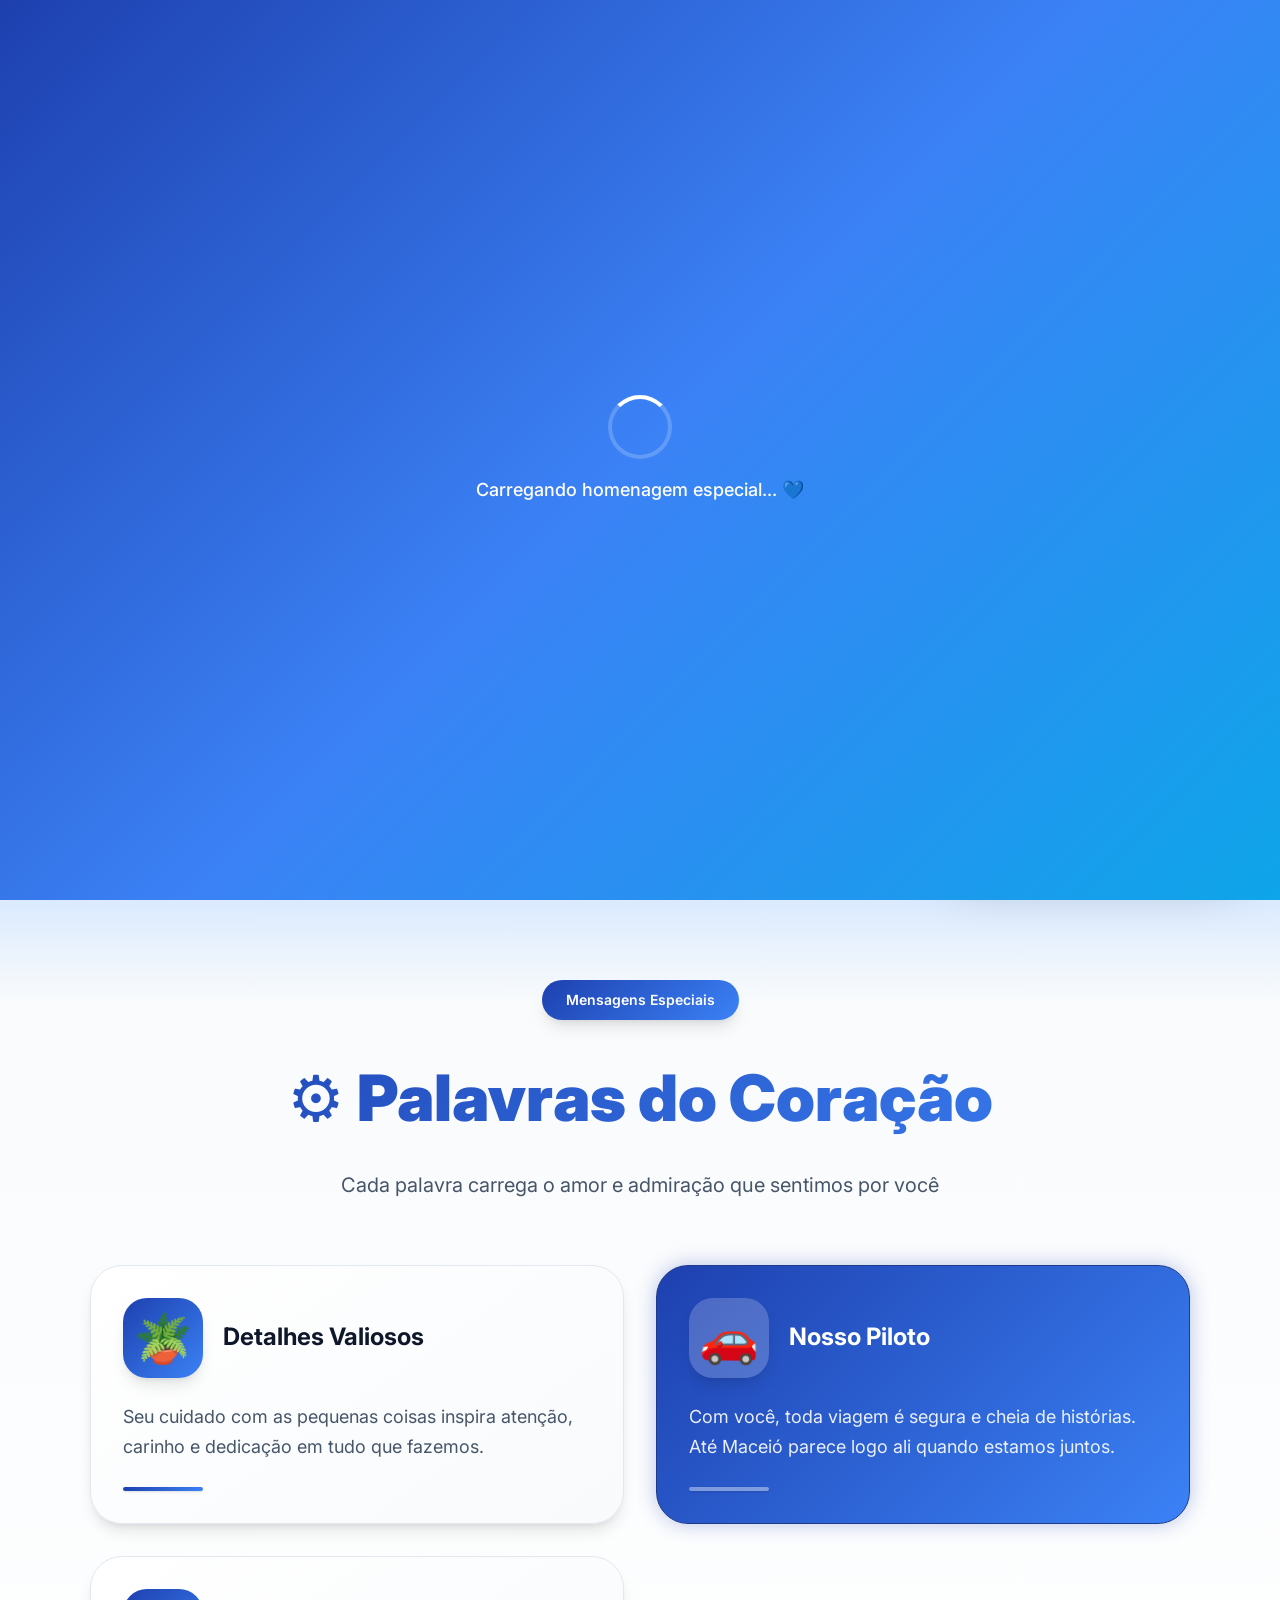
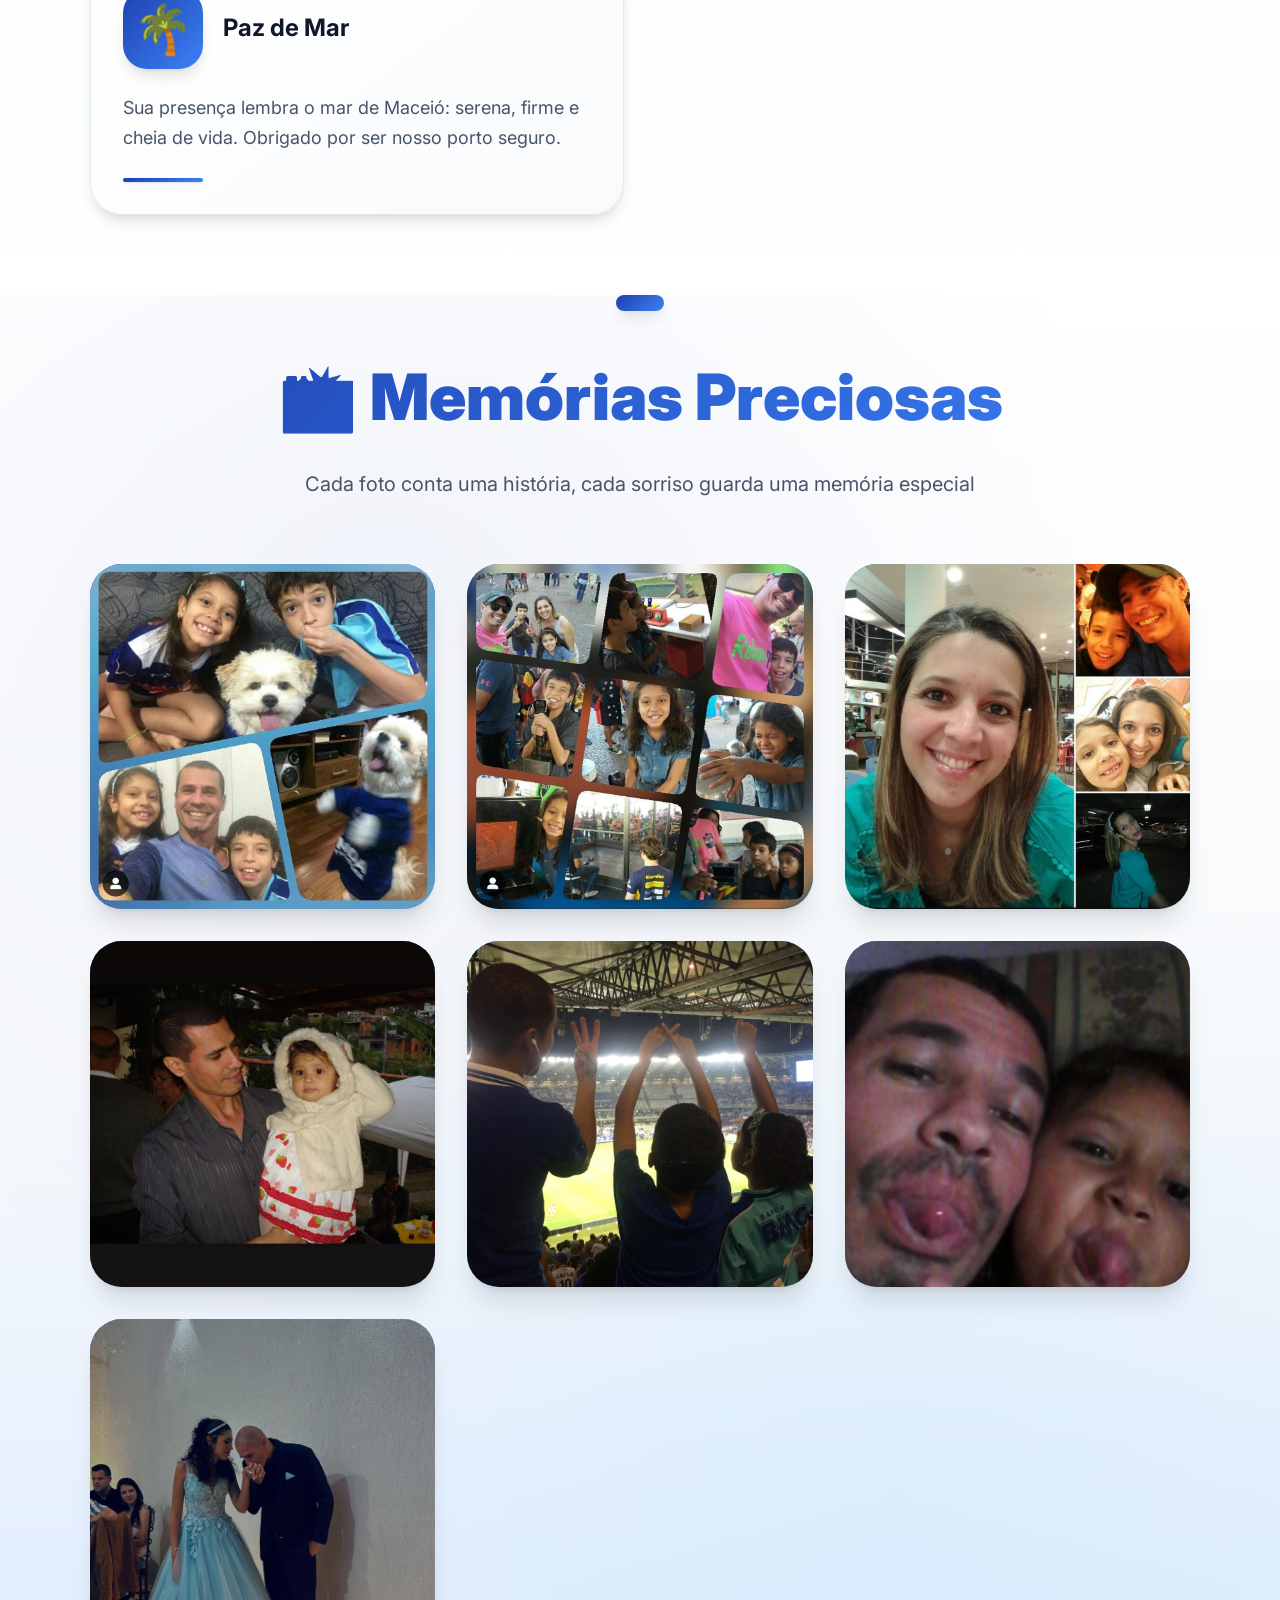
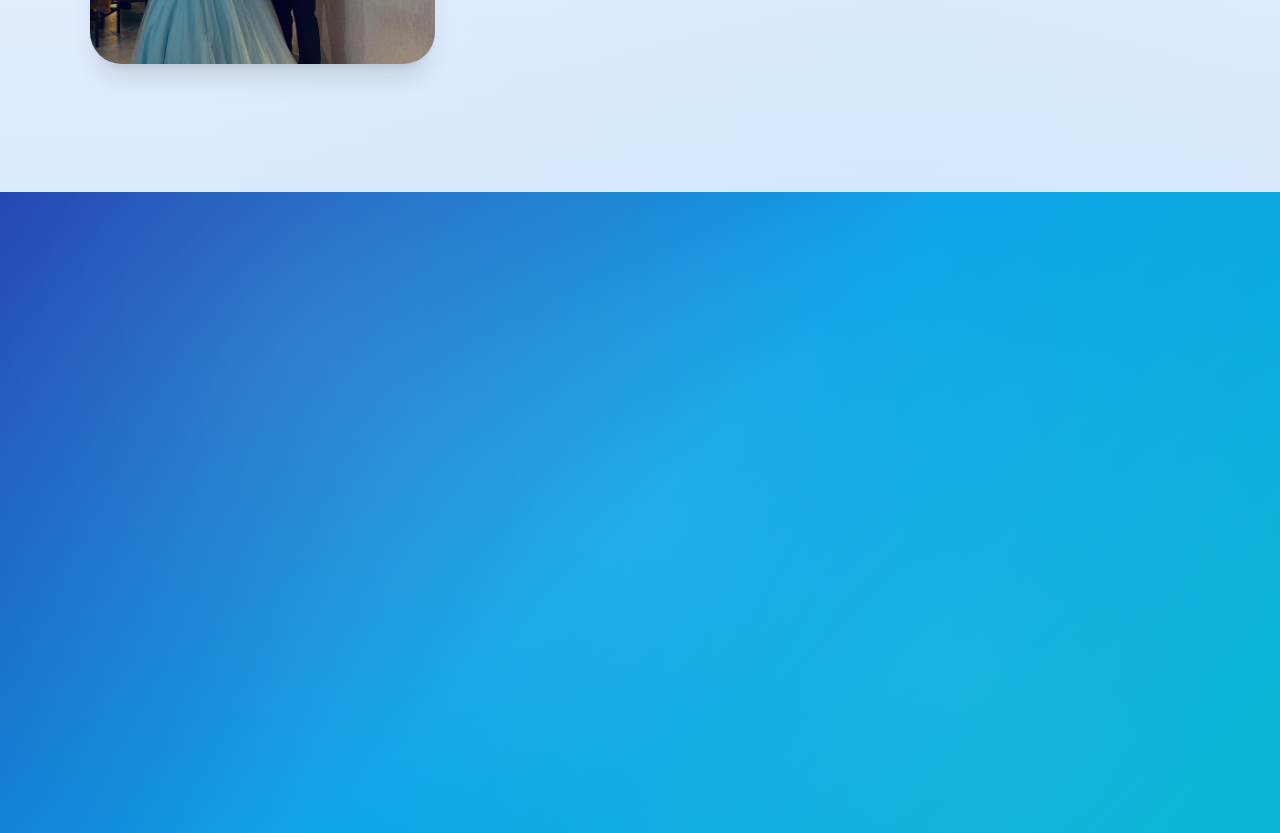
==== commit 8526d495: "." ====
--- a/index.html
+++ b/index.html
@@ -113,7 +113,7 @@
       <div class="cards-container">
         <div class="card" data-aos="fade-up" data-aos-delay="100">
           <div class="card-header">
-            <div class="card-icon">🌱</div>
+            <div class="card-icon">🪴</div>
             <h4>Detalhes Valiosos</h4>
           </div>
           <div class="card-content">
@@ -137,7 +137,7 @@
           </div>
         </div>
 
-        <div class="card" data-aos="fade-up" data-aos-delay="300">
+        <div class="card" data-aos="fade-up" data-aos-delay="100">
           <div class="card-header">
             <div class="card-icon">🌴</div>
             <h4>Paz de Mar</h4>
@@ -165,7 +165,7 @@
       <div class="gallery-grid">
         <div class="gallery-item" data-aos="zoom-in" data-aos-delay="100">
           <div class="photo-container beach">
-            <img src="Imagem do WhatsApp de 2025-08-08 à(s) 23.21.44_caa53571.jpg" loading="lazy" />
+            <img src="Imagem do WhatsApp de 2025-08-08 à(s) 23.21.44_caa53571.jpg"  loading="lazy" />
             <div class="photo-overlay">
               <div class="photo-play">
                 <span>👁️</span>
@@ -254,34 +254,10 @@
         <blockquote>
           <p>"Ser pai é como o mar de Maceió: profundo, acolhedor e cheio de beleza em cada onda."</p>
         </blockquote>
-        <cite>- Com amor infinito</cite>
-      </div>
-    </div>
-  </section>
-
- 
-  <footer class="footer">
-    <div class="container">
-      <div class="footer-content">
-        <div class="footer-main">
-          <div class="footer-logo">
-            <span class="logo-icon">🌊</span>
-            <span>Homenagem Especial</span>
-          </div>
-          <p>Feito com muito carinho e saudade das praias de Maceió</p>
-        </div>
-        <div class="footer-actions">
-          <button onclick="scrollToTop()" class="footer-btn">
-            <span>Voltar ao Topo</span>
-            <span>↑</span>
-          </button>
-        </div>
-      </div>
-      <div class="footer-bottom">
-        <p>&copy; 2025 Dia dos Pais | Uma homenagem especial 🌴💙</p>
-      </div>
-    </div>
-  </footer>
+        <cite><i> Com amor infinito Dede, Iza e Mamãe 😁</i></cite>
+      </div>
+    </div>
+  </section>
 
 
   <div class="audio-player" id="audioPlayer">
--- a/style.css
+++ b/style.css
@@ -1,4 +1,4 @@
-/* Reset e Variáveis */
+/* ===== RESET E VARIÁVEIS ===== */
 * {
   margin: 0;
   padding: 0;
@@ -6,13 +6,12 @@
 }
 
 :root {
-  /* Cores principais */
-  --primary: #2563eb;
-  --primary-dark: #1d4ed8;
+  /* Paleta de cores azuis */
+  --primary: #1e40af;
+  --primary-dark: #1e3a8a;
+  --primary-light: #3b82f6;
   --secondary: #0ea5e9;
   --accent: #06b6d4;
-  --success: #10b981;
-  --warning: #f59e0b;
   
   /* Cores neutras */
   --white: #ffffff;
@@ -27,73 +26,87 @@
   --gray-800: #1e293b;
   --gray-900: #0f172a;
   
-  /* Gradientes */
-  --gradient-primary: linear-gradient(135deg, var(--primary), var(--secondary));
-  --gradient-hero: linear-gradient(135deg, #dbeafe 0%, #e0f2fe 50%, #ecfdf5 100%);
-  --gradient-card: linear-gradient(145deg, var(--white), var(--gray-50));
-  
-  /* Sombras */
-  --shadow-sm: 0 1px 2px 0 rgb(0 0 0 / 0.05);
-  --shadow: 0 1px 3px 0 rgb(0 0 0 / 0.1), 0 1px 2px -1px rgb(0 0 0 / 0.1);
+  /* Gradientes azuis */
+  --gradient-primary: linear-gradient(135deg, #1e40af 0%, #3b82f6 100%);
+  --gradient-secondary: linear-gradient(135deg, #0ea5e9 0%, #06b6d4 100%);
+  --gradient-hero: linear-gradient(135deg, #1e40af 0%, #3b82f6 50%, #0ea5e9 100%);
+  --gradient-card: linear-gradient(145deg, #ffffff 0%, #f8fafc 100%);
+  --gradient-ocean: linear-gradient(135deg, #1e40af 0%, #0ea5e9 50%, #06b6d4 100%);
+  
+  /* Sombras suaves */
+  --shadow-sm: 0 1px 3px 0 rgb(0 0 0 / 0.1), 0 1px 2px -1px rgb(0 0 0 / 0.1);
   --shadow-md: 0 4px 6px -1px rgb(0 0 0 / 0.1), 0 2px 4px -2px rgb(0 0 0 / 0.1);
   --shadow-lg: 0 10px 15px -3px rgb(0 0 0 / 0.1), 0 4px 6px -4px rgb(0 0 0 / 0.1);
   --shadow-xl: 0 20px 25px -5px rgb(0 0 0 / 0.1), 0 8px 10px -6px rgb(0 0 0 / 0.1);
   --shadow-2xl: 0 25px 50px -12px rgb(0 0 0 / 0.25);
+  --shadow-blue: 0 0 20px rgb(30 64 175 / 0.3);
   
   /* Espaçamentos */
-  --space-xs: 0.5rem;
-  --space-sm: 0.75rem;
-  --space-md: 1rem;
-  --space-lg: 1.5rem;
-  --space-xl: 2rem;
-  --space-2xl: 3rem;
-  --space-3xl: 4rem;
+  --space-1: 0.25rem;
+  --space-2: 0.5rem;
+  --space-3: 0.75rem;
+  --space-4: 1rem;
+  --space-5: 1.25rem;
+  --space-6: 1.5rem;
+  --space-8: 2rem;
+  --space-10: 2.5rem;
+  --space-12: 3rem;
+  --space-16: 4rem;
+  --space-20: 5rem;
+  --space-24: 6rem;
+  --space-32: 8rem;
   
   /* Bordas */
-  --radius-sm: 0.375rem;
-  --radius: 0.5rem;
-  --radius-md: 0.75rem;
-  --radius-lg: 1rem;
-  --radius-xl: 1.5rem;
-  --radius-2xl: 2rem;
+  --radius-sm: 0.25rem;
+  --radius: 0.375rem;
+  --radius-md: 0.5rem;
+  --radius-lg: 0.75rem;
+  --radius-xl: 1rem;
+  --radius-2xl: 1.5rem;
+  --radius-3xl: 2rem;
   --radius-full: 9999px;
   
   /* Transições */
-  --transition: all 0.2s cubic-bezier(0.4, 0, 0.2, 1);
-  --transition-slow: all 0.3s cubic-bezier(0.4, 0, 0.2, 1);
-}
-
-/* Base */
+  --transition: all 0.3s cubic-bezier(0.4, 0, 0.2, 1);
+  --transition-slow: all 0.5s cubic-bezier(0.4, 0, 0.2, 1);
+  
+  /* Tipografia */
+  --font-sans: 'Inter', system-ui, -apple-system, sans-serif;
+  --font-display: 'Inter', system-ui, -apple-system, sans-serif;
+}
+
+/* ===== BASE ===== */
 html {
   scroll-behavior: smooth;
+  font-size: 16px;
 }
 
 body {
-  font-family: 'Inter', -apple-system, BlinkMacSystemFont, 'Segoe UI', Roboto, sans-serif;
-  background: var(--gradient-hero);
+  font-family: var(--font-sans);
+  background: linear-gradient(180deg, #dbeafe 0%, #f8fafc 50%, #ffffff 100%);
   color: var(--gray-900);
-  line-height: 1.6;
+  line-height: 1.7;
   overflow-x: hidden;
   -webkit-font-smoothing: antialiased;
   -moz-osx-font-smoothing: grayscale;
 }
 
 .container {
-  max-width: 1200px;
+  max-width: 1280px;
   margin: 0 auto;
-  padding: 0 var(--space-lg);
-}
-
-/* Loading Screen */
+  padding: 0 var(--space-6);
+}
+
+/* ===== LOADING SCREEN ===== */
 .loading-screen {
   position: fixed;
   inset: 0;
-  background: var(--gradient-primary);
+  background: var(--gradient-hero);
   display: flex;
   align-items: center;
   justify-content: center;
   z-index: 9999;
-  transition: opacity 0.5s ease, visibility 0.5s ease;
+  transition: opacity 0.6s ease, visibility 0.6s ease;
 }
 
 .loading-screen.hidden {
@@ -104,48 +117,68 @@
 .loading-content {
   text-align: center;
   color: var(--white);
+  animation: fadeInUp 0.8s ease;
+}
+
+.loading-content p {
+  font-size: 1.125rem;
+  font-weight: 500;
+  margin-top: var(--space-4);
 }
 
 .loading-spinner {
-  width: 48px;
-  height: 48px;
-  border: 3px solid rgba(255, 255, 255, 0.3);
-  border-top: 3px solid var(--white);
+  width: 64px;
+  height: 64px;
+  border: 4px solid rgba(255, 255, 255, 0.2);
+  border-top: 4px solid var(--white);
   border-radius: 50%;
   animation: spin 1s linear infinite;
-  margin: 0 auto var(--space-lg);
+  margin: 0 auto;
 }
 
 @keyframes spin {
   to { transform: rotate(360deg); }
 }
 
-/* Progress Bar */
+@keyframes fadeInUp {
+  from {
+    opacity: 0;
+    transform: translateY(30px);
+  }
+  to {
+    opacity: 1;
+    transform: translateY(0);
+  }
+}
+
+/* ===== PROGRESS BAR ===== */
 .progress-bar {
   position: fixed;
   top: 0;
   left: 0;
-  height: 3px;
+  height: 4px;
   background: var(--gradient-primary);
   z-index: 1000;
   transition: width 0.2s ease;
   width: 0%;
-}
-
-/* Navigation */
+  box-shadow: var(--shadow-blue);
+}
+
+/* ===== NAVIGATION ===== */
 .nav-menu {
   position: fixed;
   top: 0;
   right: -100%;
-  width: 320px;
+  width: 380px;
   height: 100vh;
-  background: var(--white);
+  background: rgba(255, 255, 255, 0.95);
   backdrop-filter: blur(20px);
   border-left: 1px solid var(--gray-200);
   z-index: 999;
-  transition: right 0.3s cubic-bezier(0.4, 0, 0.2, 1);
+  transition: right 0.4s cubic-bezier(0.4, 0, 0.2, 1);
   display: flex;
   flex-direction: column;
+  box-shadow: var(--shadow-2xl);
 }
 
 .nav-menu.active {
@@ -156,72 +189,102 @@
   display: flex;
   align-items: center;
   justify-content: space-between;
-  padding: var(--space-xl);
+  padding: var(--space-8);
   border-bottom: 1px solid var(--gray-200);
+  background: var(--gradient-primary);
+  color: var(--white);
 }
 
 .nav-title {
-  font-size: 1.25rem;
-  font-weight: 600;
-  color: var(--gray-900);
+  font-size: 1.5rem;
+  font-weight: 700;
+  font-family: var(--font-display);
 }
 
 .nav-close {
-  background: none;
+  background: rgba(255, 255, 255, 0.2);
   border: none;
   font-size: 1.5rem;
-  color: var(--gray-500);
+  color: var(--white);
   cursor: pointer;
-  padding: var(--space-xs);
-  border-radius: var(--radius);
+  padding: var(--space-2);
+  border-radius: var(--radius-lg);
   transition: var(--transition);
+  width: 40px;
+  height: 40px;
+  display: flex;
+  align-items: center;
+  justify-content: center;
 }
 
 .nav-close:hover {
-  background: var(--gray-100);
-  color: var(--gray-900);
+  background: rgba(255, 255, 255, 0.3);
+  transform: scale(1.1);
 }
 
 .nav-links {
   flex: 1;
-  padding: var(--space-xl);
+  padding: var(--space-8);
   display: flex;
   flex-direction: column;
-  gap: var(--space-sm);
+  gap: var(--space-3);
 }
 
 .nav-link {
   display: flex;
   align-items: center;
-  gap: var(--space-md);
-  padding: var(--space-md) var(--space-lg);
-  border-radius: var(--radius-lg);
+  gap: var(--space-4);
+  padding: var(--space-4) var(--space-6);
+  border-radius: var(--radius-xl);
   text-decoration: none;
   color: var(--gray-700);
   font-weight: 500;
   transition: var(--transition);
+  position: relative;
+  overflow: hidden;
+}
+
+.nav-link::before {
+  content: '';
+  position: absolute;
+  top: 0;
+  left: -100%;
+  width: 100%;
+  height: 100%;
+  background: var(--gradient-primary);
+  transition: left 0.3s ease;
+  z-index: -1;
+}
+
+.nav-link:hover::before {
+  left: 0;
 }
 
 .nav-link:hover {
-  background: var(--gray-100);
-  color: var(--primary);
-  transform: translateX(4px);
+  color: var(--white);
+  transform: translateX(8px);
+  box-shadow: var(--shadow-lg);
 }
 
 .nav-icon {
-  font-size: 1.25rem;
-}
-
-/* Header */
+  font-size: 1.5rem;
+  transition: var(--transition);
+}
+
+.nav-link:hover .nav-icon {
+  transform: scale(1.2);
+}
+
+/* ===== HEADER ===== */
 header {
   position: fixed;
   top: 0;
   left: 0;
   right: 0;
-  background: rgba(255, 255, 255, 0.8);
+  background: rgba(255, 255, 255, 0.9);
   backdrop-filter: blur(20px);
   border-bottom: 1px solid var(--gray-200);
-  z-index: 100;
+  z-index: 1000;
   transition: var(--transition);
 }
 
@@ -229,64 +292,72 @@
   display: flex;
   align-items: center;
   justify-content: space-between;
-  padding: var(--space-lg) var(--space-xl);
-  max-width: 1200px;
+  padding: var(--space-4) var(--space-6);
+  max-width: 1280px;
   margin: 0 auto;
 }
 
 .header-logo {
   display: flex;
   align-items: center;
-  gap: var(--space-md);
+  gap: var(--space-3);
 }
 
 .logo-icon {
+  font-size: 2rem;
+  background: var(--gradient-primary);
+  -webkit-background-clip: text;
+  -webkit-text-fill-color: transparent;
+  background-clip: text;
+}
+
+.header-logo h1 {
   font-size: 1.5rem;
-}
-
-.header-logo h1 {
-  font-size: 1.25rem;
-  font-weight: 700;
+  font-weight: 800;
   color: var(--gray-900);
+  font-family: var(--font-display);
 }
 
 .menu-toggle {
   display: flex;
   flex-direction: column;
   gap: 4px;
-  background: none;
+  background: var(--gradient-primary);
   border: none;
   cursor: pointer;
-  padding: var(--space-sm);
-  border-radius: var(--radius);
+  padding: var(--space-3);
+  border-radius: var(--radius-lg);
   transition: var(--transition);
+  box-shadow: var(--shadow-md);
 }
 
 .menu-toggle:hover {
-  background: var(--gray-100);
+  transform: scale(1.05);
+  box-shadow: var(--shadow-lg);
 }
 
 .menu-toggle span {
   width: 24px;
-  height: 2px;
-  background: var(--gray-700);
-  border-radius: 1px;
+  height: 3px;
+  background: var(--white);
+  border-radius: var(--radius-full);
   transition: var(--transition);
 }
 
 .menu-toggle.active span:nth-child(1) {
-  transform: rotate(45deg) translate(5px, 5px);
+  transform: rotate(45deg) translate(6px, 6px);
 }
 
 .menu-toggle.active span:nth-child(2) {
   opacity: 0;
+  transform: scale(0);
 }
 
 .menu-toggle.active span:nth-child(3) {
-  transform: rotate(-45deg) translate(7px, -6px);
-}
-
-/* Hero Section */
+  transform: rotate(-45deg) translate(6px, -6px);
+}
+
+/* ===== HERO SECTION ===== */
 .hero {
   min-height: 100vh;
   display: flex;
@@ -294,7 +365,8 @@
   justify-content: center;
   position: relative;
   overflow: hidden;
-  padding: var(--space-3xl) var(--space-lg);
+  padding: var(--space-16) var(--space-6);
+  background: var(--gradient-hero);
 }
 
 .hero-bg {
@@ -307,78 +379,123 @@
   position: absolute;
   bottom: 0;
   left: 0;
-  width: 100%;
+  width: 200%;
+  height: 120px;
+  background: rgba(255, 255, 255, 0.1);
+  border-radius: 50% 50% 0 0;
+  animation: wave 8s ease-in-out infinite;
+}
+
+.wave1 { 
+  animation-delay: 0s; 
+  opacity: 0.3;
+}
+.wave2 { 
+  animation-delay: 2s; 
+  opacity: 0.2;
   height: 100px;
-  background: var(--primary);
+}
+.wave3 { 
+  animation-delay: 4s; 
   opacity: 0.1;
-  animation: wave 6s ease-in-out infinite;
-}
-
-.wave1 { animation-delay: 0s; }
-.wave2 { animation-delay: 2s; opacity: 0.05; }
-.wave3 { animation-delay: 4s; opacity: 0.03; }
+  height: 80px;
+}
 
 @keyframes wave {
-  0%, 100% { transform: translateX(-100%); }
-  50% { transform: translateX(100%); }
+  0%, 100% { 
+    transform: translateX(-50%) rotate(0deg); 
+  }
+  50% { 
+    transform: translateX(-50%) rotate(180deg); 
+  }
 }
 
 .hero-decoration {
   position: absolute;
-  font-size: 3rem;
+  font-size: 4rem;
   opacity: 0.6;
-  animation: float 6s ease-in-out infinite;
+  animation: float 8s ease-in-out infinite;
   z-index: 1;
-}
-
-.hero-decoration.gear { top: 15%; left: 10%; animation-delay: 0s; }
-.hero-decoration.car { top: 25%; right: 15%; animation-delay: 1s; }
-.hero-decoration.palm { bottom: 25%; left: 15%; animation-delay: 2s; }
-.hero-decoration.wave-emoji { bottom: 15%; right: 10%; animation-delay: 3s; }
+  filter: drop-shadow(0 4px 8px rgba(0, 0, 0, 0.1));
+}
+
+.hero-decoration.gear { 
+  top: 15%; 
+  left: 10%; 
+  animation-delay: 0s; 
+  color: #93c5fd;
+}
+.hero-decoration.car { 
+  top: 25%; 
+  right: 15%; 
+  animation-delay: 1s; 
+  color: #bfdbfe;
+}
+.hero-decoration.palm { 
+  bottom: 25%; 
+  left: 15%; 
+  animation-delay: 2s; 
+  color: #dbeafe;
+}
+.hero-decoration.wave-emoji { 
+  bottom: 15%; 
+  right: 10%; 
+  animation-delay: 3s; 
+  color: #3b82f6;
+}
 
 @keyframes float {
-  0%, 100% { transform: translateY(0px); }
-  50% { transform: translateY(-20px); }
+  0%, 100% { 
+    transform: translateY(0px) rotate(0deg); 
+  }
+  50% { 
+    transform: translateY(-30px) rotate(10deg); 
+  }
 }
 
 .hero-content {
   text-align: center;
-  max-width: 800px;
+  max-width: 900px;
   z-index: 2;
   position: relative;
+  animation: fadeInUp 1s ease 0.5s both;
 }
 
 .hero-badge {
   display: inline-block;
-  padding: var(--space-sm) var(--space-lg);
-  background: var(--white);
-  border: 1px solid var(--gray-200);
+  padding: var(--space-3) var(--space-6);
+  background: rgba(255, 255, 255, 0.9);
+  border: 1px solid rgba(255, 255, 255, 0.3);
   border-radius: var(--radius-full);
   font-size: 0.875rem;
-  font-weight: 500;
+  font-weight: 600;
   color: var(--primary);
-  margin-bottom: var(--space-xl);
-  box-shadow: var(--shadow-sm);
+  margin-bottom: var(--space-8);
+  box-shadow: var(--shadow-lg);
+  backdrop-filter: blur(10px);
 }
 
 .hero h2 {
-  font-size: clamp(2.5rem, 5vw, 4rem);
-  font-weight: 800;
-  color: var(--gray-900);
-  margin-bottom: var(--space-lg);
+  font-size: clamp(3rem, 6vw, 5rem);
+  font-weight: 900;
+  color: var(--white);
+  margin-bottom: var(--space-6);
   line-height: 1.1;
+  font-family: var(--font-display);
+  text-shadow: 0 4px 8px rgba(0, 0, 0, 0.2);
 }
 
 .hero p {
-  font-size: 1.25rem;
-  color: var(--gray-600);
-  margin-bottom: var(--space-2xl);
+  font-size: 1.375rem;
+  color: rgba(255, 255, 255, 0.9);
+  margin-bottom: var(--space-10);
   line-height: 1.6;
+  text-shadow: 0 2px 4px rgba(0, 0, 0, 0.1);
 }
 
 .hero-actions {
   display: flex;
-  gap: var(--space-lg);
+  gap: var(--space-6);
   justify-content: center;
   flex-wrap: wrap;
 }
@@ -386,39 +503,58 @@
 .btn {
   display: inline-flex;
   align-items: center;
-  gap: var(--space-sm);
-  padding: var(--space-lg) var(--space-2xl);
+  gap: var(--space-3);
+  padding: var(--space-4) var(--space-8);
   border-radius: var(--radius-full);
   font-weight: 600;
   text-decoration: none;
   border: none;
   cursor: pointer;
   transition: var(--transition);
-  font-size: 1rem;
+  font-size: 1.125rem;
+  position: relative;
+  overflow: hidden;
+}
+
+.btn::before {
+  content: '';
+  position: absolute;
+  top: 0;
+  left: -100%;
+  width: 100%;
+  height: 100%;
+  background: linear-gradient(90deg, transparent, rgba(255, 255, 255, 0.2), transparent);
+  transition: left 0.5s ease;
+}
+
+.btn:hover::before {
+  left: 100%;
 }
 
 .btn-primary {
-  background: var(--gradient-primary);
+  background: rgba(255, 255, 255, 0.9);
+  color: var(--primary);
+  box-shadow: var(--shadow-xl);
+  backdrop-filter: blur(10px);
+}
+
+.btn-primary:hover {
+  transform: translateY(-3px);
+  box-shadow: var(--shadow-2xl);
+  background: var(--white);
+}
+
+.btn-secondary {
+  background: rgba(255, 255, 255, 0.1);
   color: var(--white);
-  box-shadow: var(--shadow-lg);
-}
-
-.btn-primary:hover {
-  transform: translateY(-2px);
+  border: 2px solid rgba(255, 255, 255, 0.3);
+  backdrop-filter: blur(10px);
+}
+
+.btn-secondary:hover {
+  background: rgba(255, 255, 255, 0.2);
+  transform: translateY(-3px);
   box-shadow: var(--shadow-xl);
-}
-
-.btn-secondary {
-  background: var(--white);
-  color: var(--gray-700);
-  border: 1px solid var(--gray-300);
-  box-shadow: var(--shadow);
-}
-
-.btn-secondary:hover {
-  background: var(--gray-50);
-  transform: translateY(-2px);
-  box-shadow: var(--shadow-lg);
 }
 
 .floating-elements {
@@ -430,78 +566,112 @@
 
 .float-item {
   position: absolute;
-  font-size: 2rem;
+  font-size: 2.5rem;
   opacity: 0.4;
-  animation: floatUp 8s ease-in-out infinite;
+  animation: floatUp 12s ease-in-out infinite;
   animation-delay: var(--delay);
-}
-
-.float-item:nth-child(1) { left: 10%; }
-.float-item:nth-child(2) { left: 25%; }
-.float-item:nth-child(3) { left: 40%; }
-.float-item:nth-child(4) { left: 55%; }
-.float-item:nth-child(5) { left: 70%; }
+  filter: drop-shadow(0 2px 4px rgba(0, 0, 0, 0.1));
+}
+
+.float-item:nth-child(1) { left: 10%; color: #3b82f6; }
+.float-item:nth-child(2) { left: 25%; color: #0ea5e9; }
+.float-item:nth-child(3) { left: 40%; color: #06b6d4; }
+.float-item:nth-child(4) { left: 55%; color: #93c5fd; }
+.float-item:nth-child(5) { left: 70%; color: #bfdbfe; }
 
 @keyframes floatUp {
-  0% { transform: translateY(100vh) rotate(0deg); opacity: 0; }
-  10% { opacity: 0.4; }
-  90% { opacity: 0.4; }
-  100% { transform: translateY(-100px) rotate(360deg); opacity: 0; }
-}
-
-/* Sections */
+  0% { 
+    transform: translateY(100vh) rotate(0deg) scale(0.5); 
+    opacity: 0; 
+  }
+  10% { 
+    opacity: 0.4; 
+    transform: translateY(90vh) rotate(45deg) scale(0.8); 
+  }
+  90% { 
+    opacity: 0.4; 
+    transform: translateY(-10vh) rotate(315deg) scale(1.2); 
+  }
+  100% { 
+    transform: translateY(-20vh) rotate(360deg) scale(0.5); 
+    opacity: 0; 
+  }
+}
+
+/* ===== SECTIONS ===== */
 .section {
-  padding: var(--space-3xl) 0;
+  padding: var(--space-20) 0;
+  position: relative;
 }
 
 .messages-section {
-  background: var(--white);
+  background: linear-gradient(180deg, #f8fafc 0%, #ffffff 100%);
+  position: relative;
+}
+
+.messages-section::before {
+  content: '';
+  position: absolute;
+  top: 0;
+  left: 0;
+  right: 0;
+  height: 100px;
+  background: linear-gradient(180deg, #dbeafe 0%, transparent 100%);
 }
 
 .section-header {
   text-align: center;
-  margin-bottom: var(--space-3xl);
+  margin-bottom: var(--space-16);
+  position: relative;
+  z-index: 2;
 }
 
 .section-badge {
   display: inline-block;
-  padding: var(--space-xs) var(--space-lg);
-  background: var(--gray-100);
+  padding: var(--space-2) var(--space-6);
+  background: var(--gradient-primary);
+  color: var(--white);
   border-radius: var(--radius-full);
   font-size: 0.875rem;
-  font-weight: 500;
-  color: var(--primary);
-  margin-bottom: var(--space-lg);
+  font-weight: 600;
+  margin-bottom: var(--space-6);
+  box-shadow: var(--shadow-lg);
 }
 
 .section-header h3 {
-  font-size: clamp(2rem, 4vw, 3rem);
-  font-weight: 800;
+  font-size: clamp(2.5rem, 5vw, 4rem);
+  font-weight: 900;
   color: var(--gray-900);
-  margin-bottom: var(--space-md);
+  margin-bottom: var(--space-4);
+  font-family: var(--font-display);
+  background: var(--gradient-primary);
+  -webkit-background-clip: text;
+  -webkit-text-fill-color: transparent;
+  background-clip: text;
 }
 
 .section-header p {
-  font-size: 1.125rem;
+  font-size: 1.25rem;
   color: var(--gray-600);
-  max-width: 600px;
+  max-width: 700px;
   margin: 0 auto;
-}
-
-/* Cards */
+  line-height: 1.6;
+}
+
+/* ===== CARDS ===== */
 .cards-container {
   display: grid;
-  grid-template-columns: repeat(auto-fit, minmax(320px, 1fr));
-  gap: var(--space-xl);
-  max-width: 1000px;
+  grid-template-columns: repeat(auto-fit, minmax(350px, 1fr));
+  gap: var(--space-8);
+  max-width: 1100px;
   margin: 0 auto;
 }
 
 .card {
   background: var(--gradient-card);
   border: 1px solid var(--gray-200);
-  border-radius: var(--radius-2xl);
-  padding: var(--space-2xl);
+  border-radius: var(--radius-3xl);
+  padding: var(--space-8);
   box-shadow: var(--shadow-lg);
   transition: var(--transition-slow);
   position: relative;
@@ -514,25 +684,47 @@
   top: 0;
   left: 0;
   right: 0;
-  height: 4px;
+  height: 6px;
   background: var(--gradient-primary);
   transform: scaleX(0);
-  transition: transform 0.3s ease;
+  transition: transform 0.4s ease;
+}
+
+.card::after {
+  content: '';
+  position: absolute;
+  top: -50%;
+  left: -50%;
+  width: 200%;
+  height: 200%;
+  background: radial-gradient(circle, rgba(30, 64, 175, 0.05) 0%, transparent 70%);
+  opacity: 0;
+  transition: opacity 0.4s ease;
 }
 
 .card:hover::before {
   transform: scaleX(1);
 }
 
+.card:hover::after {
+  opacity: 1;
+}
+
 .card:hover {
-  transform: translateY(-8px);
+  transform: translateY(-12px);
   box-shadow: var(--shadow-2xl);
+  border-color: #93c5fd;
 }
 
 .card.featured {
   background: var(--gradient-primary);
   color: var(--white);
   border-color: var(--primary-dark);
+  box-shadow: var(--shadow-blue);
+}
+
+.card.featured::before {
+  background: rgba(255, 255, 255, 0.3);
 }
 
 .card.featured .card-content p {
@@ -542,29 +734,33 @@
 .card-header {
   display: flex;
   align-items: center;
-  gap: var(--space-lg);
-  margin-bottom: var(--space-lg);
-}
-
+  gap: var(--space-5);
+  margin-bottom: var(--space-6);
+}
+
+/* CORREÇÃO DOS ÍCONES - REMOVIDO O ::before QUE ESTAVA COBRINDO OS EMOJIS */
 .card-icon {
-  font-size: 2.5rem;
+  font-size: 3rem;
   display: flex;
   align-items: center;
   justify-content: center;
-  width: 60px;
-  height: 60px;
-  background: var(--gray-100);
-  border-radius: var(--radius-xl);
+  width: 80px;
+  height: 80px;
+  background: var(--gradient-primary);
+  border-radius: var(--radius-2xl);
+  box-shadow: var(--shadow-lg);
 }
 
 .card.featured .card-icon {
   background: rgba(255, 255, 255, 0.2);
+  backdrop-filter: blur(10px);
 }
 
 .card h4 {
-  font-size: 1.25rem;
+  font-size: 1.5rem;
   font-weight: 700;
   color: var(--gray-900);
+  font-family: var(--font-display);
 }
 
 .card.featured h4 {
@@ -572,55 +768,70 @@
 }
 
 .card-content p {
-  font-size: 1rem;
+  font-size: 1.125rem;
   line-height: 1.7;
   color: var(--gray-600);
 }
 
 .card-footer {
-  margin-top: var(--space-lg);
+  margin-top: var(--space-6);
 }
 
 .card-accent {
-  height: 2px;
+  height: 4px;
   background: var(--gradient-primary);
-  border-radius: 1px;
-  width: 60px;
+  border-radius: var(--radius-full);
+  width: 80px;
+  box-shadow: var(--shadow-sm);
 }
 
 .card.featured .card-accent {
-  background: rgba(255, 255, 255, 0.3);
-}
-
-/* Gallery */
+  background: rgba(255, 255, 255, 0.4);
+}
+
+/* ===== GALLERY ===== */
 .gallery-section {
-  background: var(--gray-50);
+  background: linear-gradient(180deg, #ffffff 0%, #f8fafc 50%, #dbeafe 100%);
+  position: relative;
+  padding-bottom: var(--space-32) !important;
+}
+
+.gallery-section::before {
+  content: '';
+  position: absolute;
+  inset: 0;
+  background: radial-gradient(circle at 30% 20%, rgba(30, 64, 175, 0.05) 0%, transparent 50%),
+              radial-gradient(circle at 70% 80%, rgba(14, 165, 233, 0.05) 0%, transparent 50%);
 }
 
 .gallery-grid {
   display: grid;
-  grid-template-columns: repeat(auto-fit, minmax(300px, 1fr));
-  gap: var(--space-xl);
-  max-width: 1000px;
+  grid-template-columns: repeat(auto-fit, minmax(320px, 1fr));
+  gap: var(--space-8);
+  max-width: 1100px;
   margin: 0 auto;
+  position: relative;
+  z-index: 2;
 }
 
 .gallery-item {
   cursor: pointer;
   transition: var(--transition-slow);
+  position: relative;
 }
 
 .gallery-item:hover {
-  transform: translateY(-8px);
+  transform: translateY(-12px);
 }
 
 .photo-container {
   position: relative;
   aspect-ratio: 1;
-  border-radius: var(--radius-2xl);
+  border-radius: var(--radius-3xl);
   overflow: hidden;
-  box-shadow: var(--shadow-lg);
+  box-shadow: var(--shadow-xl);
   transition: var(--transition-slow);
+  background: var(--gradient-primary);
 }
 
 .photo-container:hover {
@@ -631,7 +842,7 @@
   width: 100%;
   height: 100%;
   object-fit: cover;
-  transition: transform 0.5s ease;
+  transition: transform 0.6s ease;
 }
 
 .gallery-item:hover .photo-container img {
@@ -641,12 +852,13 @@
 .photo-overlay {
   position: absolute;
   inset: 0;
-  background: rgba(0, 0, 0, 0.4);
+  background: linear-gradient(135deg, rgba(30, 64, 175, 0.8) 0%, rgba(14, 165, 233, 0.8) 100%);
   display: flex;
   align-items: center;
   justify-content: center;
   opacity: 0;
   transition: var(--transition);
+  backdrop-filter: blur(4px);
 }
 
 .gallery-item:hover .photo-overlay {
@@ -654,36 +866,52 @@
 }
 
 .photo-play {
-  width: 60px;
-  height: 60px;
-  background: var(--white);
+  width: 80px;
+  height: 80px;
+  background: rgba(255, 255, 255, 0.9);
   border-radius: 50%;
   display: flex;
   align-items: center;
   justify-content: center;
-  font-size: 1.5rem;
+  font-size: 2rem;
   transform: scale(0.8);
   transition: var(--transition);
+  box-shadow: var(--shadow-xl);
+  backdrop-filter: blur(10px);
 }
 
 .gallery-item:hover .photo-play {
   transform: scale(1);
 }
 
-/* Photo backgrounds */
-.photo-container.beach { background: linear-gradient(135deg, #7dd3fc, #0ea5e9); }
-.photo-container.driving { background: linear-gradient(135deg, #86efac, #22c55e); }
-.photo-container.working { background: linear-gradient(135deg, #fde68a, #f59e0b); }
-.photo-container.family { background: linear-gradient(135deg, #f9a8d4, #ec4899); }
-.photo-container.fishing { background: linear-gradient(135deg, #67e8f9, #06b6d4); }
-.photo-container.football { background: linear-gradient(135deg, #fca5a5, #ef4444); }
-
-/* Quote Section */
+/* Backgrounds específicos para fotos */
+.photo-container.beach { 
+  background: linear-gradient(135deg, #1e40af 0%, #0ea5e9 100%); 
+}
+.photo-container.driving { 
+  background: linear-gradient(135deg, #3b82f6 0%, #06b6d4 100%); 
+}
+.photo-container.working { 
+  background: linear-gradient(135deg, #0ea5e9 0%, #93c5fd 100%); 
+}
+.photo-container.family { 
+  background: linear-gradient(135deg, #1e40af 0%, #bfdbfe 100%); 
+}
+.photo-container.fishing { 
+  background: linear-gradient(135deg, #06b6d4 0%, #dbeafe 100%); 
+}
+.photo-container.football { 
+  background: linear-gradient(135deg, #3b82f6 0%, #93c5fd 100%); 
+}
+
+/* ===== QUOTE SECTION ===== */
 .quote-section {
-  background: var(--gradient-primary);
+  background: var(--gradient-ocean);
   color: var(--white);
   position: relative;
   overflow: hidden;
+  padding-top: var(--space-32) !important;
+  padding-bottom: var(--space-32) !important;
 }
 
 .quote-bg {
@@ -694,176 +922,145 @@
 .quote-pattern {
   position: absolute;
   inset: 0;
-  background-image: radial-gradient(circle at 25% 25%, rgba(255, 255, 255, 0.1) 0%, transparent 50%),
-                    radial-gradient(circle at 75% 75%, rgba(255, 255, 255, 0.05) 0%, transparent 50%);
+  background-image: 
+    radial-gradient(circle at 25% 25%, rgba(255, 255, 255, 0.1) 0%, transparent 50%),
+    radial-gradient(circle at 75% 75%, rgba(255, 255, 255, 0.05) 0%, transparent 50%),
+    radial-gradient(circle at 50% 50%, rgba(255, 255, 255, 0.03) 0%, transparent 70%);
 }
 
 .quote-container {
   text-align: center;
-  max-width: 800px;
+  max-width: 900px;
   margin: 0 auto;
   position: relative;
   z-index: 2;
+  padding: var(--space-8);
+  background: rgba(255, 255, 255, 0.1);
+  border-radius: var(--radius-3xl);
+  backdrop-filter: blur(20px);
+  border: 1px solid rgba(255, 255, 255, 0.2);
+  box-shadow: var(--shadow-2xl);
 }
 
 .quote-icon {
-  font-size: 3rem;
-  margin-bottom: var(--space-xl);
-  opacity: 0.8;
+  font-size: 4rem;
+  margin-bottom: var(--space-8);
+  opacity: 0.9;
+  animation: pulse 3s ease-in-out infinite;
+}
+
+@keyframes pulse {
+  0%, 100% { transform: scale(1); }
+  50% { transform: scale(1.1); }
 }
 
 .quote-container blockquote {
-  margin-bottom: var(--space-xl);
+  margin-bottom: var(--space-8);
 }
 
 .quote-container p {
-  font-size: clamp(1.25rem, 3vw, 2rem);
+  font-size: clamp(1.5rem, 4vw, 2.5rem);
   font-style: italic;
   line-height: 1.4;
   font-weight: 300;
+  font-family: var(--font-display);
 }
 
 .quote-container cite {
-  font-size: 1.125rem;
+  font-size: 1.25rem;
   font-weight: 600;
   opacity: 0.9;
-}
-
-/* Footer */
-.footer {
-  background: var(--gray-900);
-  color: var(--gray-300);
-}
-
-.footer-content {
-  display: flex;
-  align-items: center;
-  justify-content: space-between;
-  padding: var(--space-2xl) 0;
-  gap: var(--space-xl);
-}
-
-.footer-main {
-  flex: 1;
-}
-
-.footer-logo {
-  display: flex;
-  align-items: center;
-  gap: var(--space-md);
-  font-size: 1.125rem;
-  font-weight: 600;
-  color: var(--white);
-  margin-bottom: var(--space-md);
-}
-
-.footer-main p {
-  color: var(--gray-400);
-}
-
-.footer-btn {
-  display: flex;
-  align-items: center;
-  gap: var(--space-sm);
-  background: var(--gray-800);
-  color: var(--gray-300);
-  border: 1px solid var(--gray-700);
-  padding: var(--space-md) var(--space-lg);
-  border-radius: var(--radius-lg);
-  cursor: pointer;
-  transition: var(--transition);
-}
-
-.footer-btn:hover {
-  background: var(--gray-700);
-  color: var(--white);
-}
-
-.footer-bottom {
-  border-top: 1px solid var(--gray-800);
-  padding: var(--space-lg) 0;
-  text-align: center;
-}
-
-.footer-bottom p {
-  color: var(--gray-500);
-  font-size: 0.875rem;
-}
-
-/* Audio Player */
+  font-style: normal;
+}
+
+/* ===== AUDIO PLAYER ===== */
 .audio-player {
   position: fixed;
-  bottom: var(--space-xl);
-  right: var(--space-xl);
-  background: var(--white);
+  bottom: var(--space-8);
+  right: var(--space-8);
+  background: rgba(255, 255, 255, 0.95);
   border: 1px solid var(--gray-200);
-  border-radius: var(--radius-2xl);
-  padding: var(--space-lg);
-  box-shadow: var(--shadow-xl);
+  border-radius: var(--radius-3xl);
+  padding: var(--space-6);
+  box-shadow: var(--shadow-2xl);
   backdrop-filter: blur(20px);
   z-index: 1000;
+  transition: var(--transition);
+  max-width: 320px;
+}
+
+.audio-player:hover {
+  transform: translateY(-4px);
+  box-shadow: var(--shadow-blue);
 }
 
 .player-controls {
   display: flex;
   align-items: center;
-  gap: var(--space-lg);
+  gap: var(--space-5);
 }
 
 .play-btn {
   display: flex;
   align-items: center;
-  gap: var(--space-sm);
+  gap: var(--space-3);
   background: var(--gradient-primary);
   color: var(--white);
   border: none;
-  padding: var(--space-md) var(--space-lg);
+  padding: var(--space-4) var(--space-6);
   border-radius: var(--radius-full);
   cursor: pointer;
   font-weight: 600;
   transition: var(--transition);
+  box-shadow: var(--shadow-lg);
+  white-space: nowrap;
 }
 
 .play-btn:hover {
   transform: scale(1.05);
+  box-shadow: var(--shadow-xl);
 }
 
 .play-btn.playing {
-  background: var(--success);
+  background: var(--gradient-secondary);
+  animation: pulse 2s ease-in-out infinite;
 }
 
 .volume-container {
   display: flex;
   align-items: center;
-  gap: var(--space-sm);
+  gap: var(--space-3);
 }
 
 .volume-icon {
-  font-size: 1rem;
+  font-size: 1.25rem;
+  color: var(--gray-600);
 }
 
 .volume-slider {
-  width: 80px;
+  width: 100px;
   cursor: pointer;
-}
-
-/* Back to Top */
+  accent-color: var(--primary);
+}
+
+/* ===== BACK TO TOP ===== */
 .back-to-top {
   position: fixed;
-  bottom: var(--space-xl);
-  left: var(--space-xl);
-  width: 48px;
-  height: 48px;
-  background: var(--gray-900);
+  bottom: var(--space-8);
+  left: var(--space-8);
+  width: 46px;
+  height: 46px;
+  background: var(--gradient-primary);
   color: var(--white);
   border: none;
   border-radius: 50%;
   cursor: pointer;
-  font-size: 1.25rem;
-  box-shadow: var(--shadow-lg);
+  font-size: 1.5rem;
+  box-shadow: var(--shadow-xl);
   transition: var(--transition);
   opacity: 0;
   visibility: hidden;
+  z-index: 100;
 }
 
 .back-to-top.show {
@@ -872,11 +1069,11 @@
 }
 
 .back-to-top:hover {
-  transform: translateY(-2px);
-  box-shadow: var(--shadow-xl);
-}
-
-/* Lightbox */
+  transform: translateY(-4px) scale(1.1);
+  box-shadow: var(--shadow-blue);
+}
+
+/* ===== LIGHTBOX ===== */
 .lightbox {
   position: fixed;
   inset: 0;
@@ -886,19 +1083,21 @@
   justify-content: center;
   opacity: 0;
   visibility: hidden;
-  transition: var(--transition);
+  transition: opacity 0.3s ease, visibility 0.3s ease;
+  display: none;
 }
 
 .lightbox.active {
   opacity: 1;
   visibility: visible;
+  display: flex;
 }
 
 .lightbox-backdrop {
   position: absolute;
   inset: 0;
-  background: rgba(0, 0, 0, 0.9);
-  backdrop-filter: blur(4px);
+  background: rgba(30, 64, 175, 0.9);
+  backdrop-filter: blur(8px);
 }
 
 .lightbox-content {
@@ -910,27 +1109,28 @@
 
 .lightbox-close {
   position: absolute;
-  top: -48px;
+  top: -60px;
   right: 0;
   background: var(--white);
   color: var(--gray-900);
   border: none;
-  width: 40px;
-  height: 40px;
+  width: 48px;
+  height: 48px;
   border-radius: 50%;
   cursor: pointer;
-  font-size: 1.25rem;
+  font-size: 1.5rem;
   transition: var(--transition);
+  box-shadow: var(--shadow-xl);
 }
 
 .lightbox-close:hover {
   background: var(--gray-100);
+  transform: scale(1.1);
 }
 
 .lightbox-image-container {
-  border-radius: var(--radius-xl);
-  overflow: hidden;
-  box-shadow: var(--shadow-2xl);
+  max-width: 90vw;
+  max-height: 90vh;
 }
 
 .lightbox img {
@@ -941,11 +1141,11 @@
   display: block;
 }
 
-/* AOS Animations */
+/* ===== ANIMATIONS ===== */
 [data-aos="fade-up"] {
   opacity: 0;
-  transform: translateY(30px);
-  transition: opacity 0.6s ease, transform 0.6s ease;
+  transform: translateY(40px);
+  transition: opacity 0.8s ease, transform 0.8s ease;
 }
 
 [data-aos="fade-up"].aos-animate {
@@ -955,8 +1155,8 @@
 
 [data-aos="zoom-in"] {
   opacity: 0;
-  transform: scale(0.9);
-  transition: opacity 0.6s ease, transform 0.6s ease;
+  transform: scale(0.8);
+  transition: opacity 0.8s ease, transform 0.8s ease;
 }
 
 [data-aos="zoom-in"].aos-animate {
@@ -964,18 +1164,34 @@
   transform: scale(1);
 }
 
-/* Responsive Design */
+/* ===== RESPONSIVE DESIGN ===== */
+@media (max-width: 1024px) {
+  .container {
+    padding: 0 var(--space-5);
+  }
+  
+  .cards-container {
+    grid-template-columns: repeat(auto-fit, minmax(300px, 1fr));
+    gap: var(--space-6);
+  }
+  
+  .gallery-grid {
+    grid-template-columns: repeat(auto-fit, minmax(280px, 1fr));
+    gap: var(--space-6);
+  }
+}
+
 @media (max-width: 768px) {
   .container {
-    padding: 0 var(--space-md);
+    padding: 0 var(--space-4);
   }
   
   .header-content {
-    padding: var(--space-md) var(--space-lg);
+    padding: var(--space-3) var(--space-4);
   }
   
   .hero {
-    padding: var(--space-2xl) var(--space-md);
+    padding: var(--space-12) var(--space-4);
   }
   
   .hero-actions {
@@ -985,38 +1201,59 @@
   
   .btn {
     width: 100%;
-    max-width: 280px;
+    max-width: 320px;
     justify-content: center;
   }
   
   .cards-container {
     grid-template-columns: 1fr;
-    gap: var(--space-lg);
+    gap: var(--space-6);
   }
   
   .gallery-grid {
     grid-template-columns: 1fr;
-    gap: var(--space-lg);
-  }
-  
-  .footer-content {
-    flex-direction: column;
-    text-align: center;
-  }
-  
+    gap: var(--space-6);
+  }
+  
+  /* WIDGET DE MÚSICA OTIMIZADO PARA MOBILE */
   .audio-player {
-    bottom: var(--space-md);
-    right: var(--space-md);
-    left: var(--space-md);
+    bottom: var(--space-3);
+    right: var(--space-3);
+    left: var(--space-3);
+    padding: var(--space-4);
+    max-width: none;
+    border-radius: var(--radius-2xl);
   }
   
   .player-controls {
     justify-content: space-between;
+    gap: var(--space-3);
+  }
+  
+  .play-btn {
+    padding: var(--space-3) var(--space-4);
+    font-size: 0.875rem;
+    gap: var(--space-2);
+  }
+  
+  .play-text {
+    display: none;
+  }
+  
+  .volume-container {
+    gap: var(--space-2);
+  }
+  
+  .volume-slider {
+    width: 80px;
+  }
+  
+  .volume-icon {
+    font-size: 1rem;
   }
   
   .back-to-top {
-    bottom: 120px;
-    left: 50%;
+    bottom: 100px;
     transform: translateX(-50%);
   }
   
@@ -1025,34 +1262,91 @@
   }
   
   .hero-decoration {
-    font-size: 2rem;
+    font-size: 2.5rem;
   }
   
   .floating-elements {
     display: none;
   }
+  
+  .nav-menu {
+    width: 100%;
+  }
+  
+  .section {
+    padding: var(--space-16) 0;
+  }
+  
+  /* Ajuste do espaço extra em mobile */
+  .gallery-section {
+    padding-bottom: var(--space-24) !important;
+  }
+  
+  .quote-section {
+    padding-top: var(--space-24) !important;
+    padding-bottom: var(--space-24) !important;
+  }
 }
 
 @media (max-width: 480px) {
   .section {
-    padding: var(--space-2xl) 0;
+    padding: var(--space-12) 0;
   }
   
   .card {
-    padding: var(--space-xl);
-  }
-  
-  .nav-menu {
-    width: 100%;
+    padding: var(--space-6);
   }
   
   .lightbox-close {
-    top: var(--space-md);
-    right: var(--space-md);
-  }
-}
-
-/* Print Styles */
+    top: var(--space-4);
+    right: var(--space-4);
+  }
+  
+  .quote-container {
+    padding: var(--space-6);
+  }
+  
+  .hero-decoration {
+    font-size: 2rem;
+  }
+  
+  /* WIDGET AINDA MAIS COMPACTO EM TELAS PEQUENAS */
+  .audio-player {
+    bottom: var(--space-2);
+    right: var(--space-2);
+    left: var(--space-2);
+    padding: var(--space-3);
+  }
+  
+  .play-btn {
+    padding: var(--space-2) var(--space-3);
+    font-size: 0.75rem;
+  }
+  
+  .play-icon {
+    font-size: 1rem;
+  }
+  
+  .volume-slider {
+    width: 60px;
+  }
+  
+  .back-to-top {
+    bottom: 80px;
+  }
+  
+  /* Ajuste do espaço extra em telas muito pequenas */
+  .gallery-section {
+    padding-bottom: var(--space-20) !important;
+  }
+  
+  .quote-section {
+    padding-top: var(--space-20) !important;
+    padding-bottom: var(--space-20) !important;
+  }
+}
+
+/* ===== PRINT STYLES ===== */
 @media print {
   .audio-player,
   .nav-menu,
@@ -1075,7 +1369,7 @@
   }
 }
 
-/* Accessibility */
+/* ===== ACCESSIBILITY ===== */
 @media (prefers-reduced-motion: reduce) {
   * {
     animation-duration: 0.01ms !important;
@@ -1089,8 +1383,20 @@
   }
 }
 
-/* Focus styles */
 :focus-visible {
-  outline: 2px solid var(--primary);
+  outline: 3px solid var(--primary);
   outline-offset: 2px;
+  border-radius: var(--radius);
+}
+
+.sr-only {
+  position: absolute;
+  width: 1px;
+  height: 1px;
+  padding: 0;
+  margin: -1px;
+  overflow: hidden;
+  clip: rect(0, 0, 0, 0);
+  white-space: nowrap;
+  border: 0;
 }
